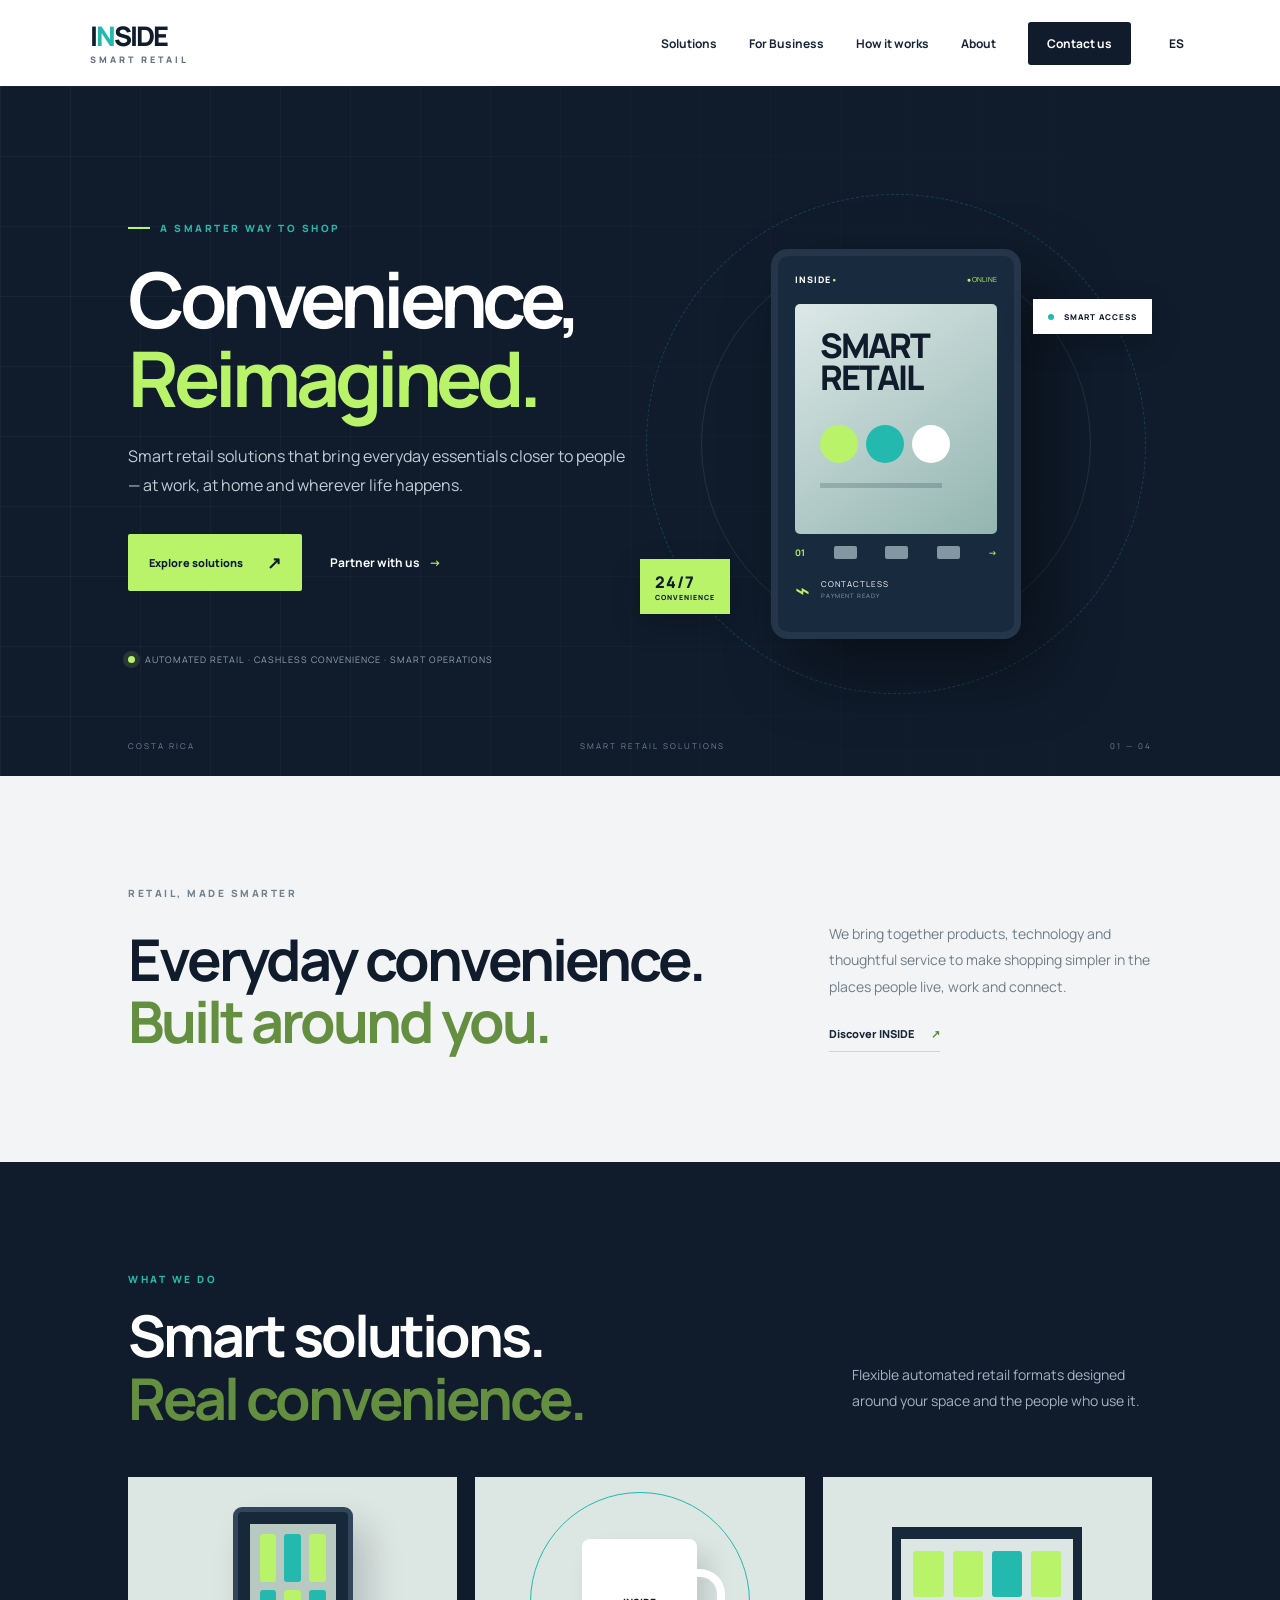
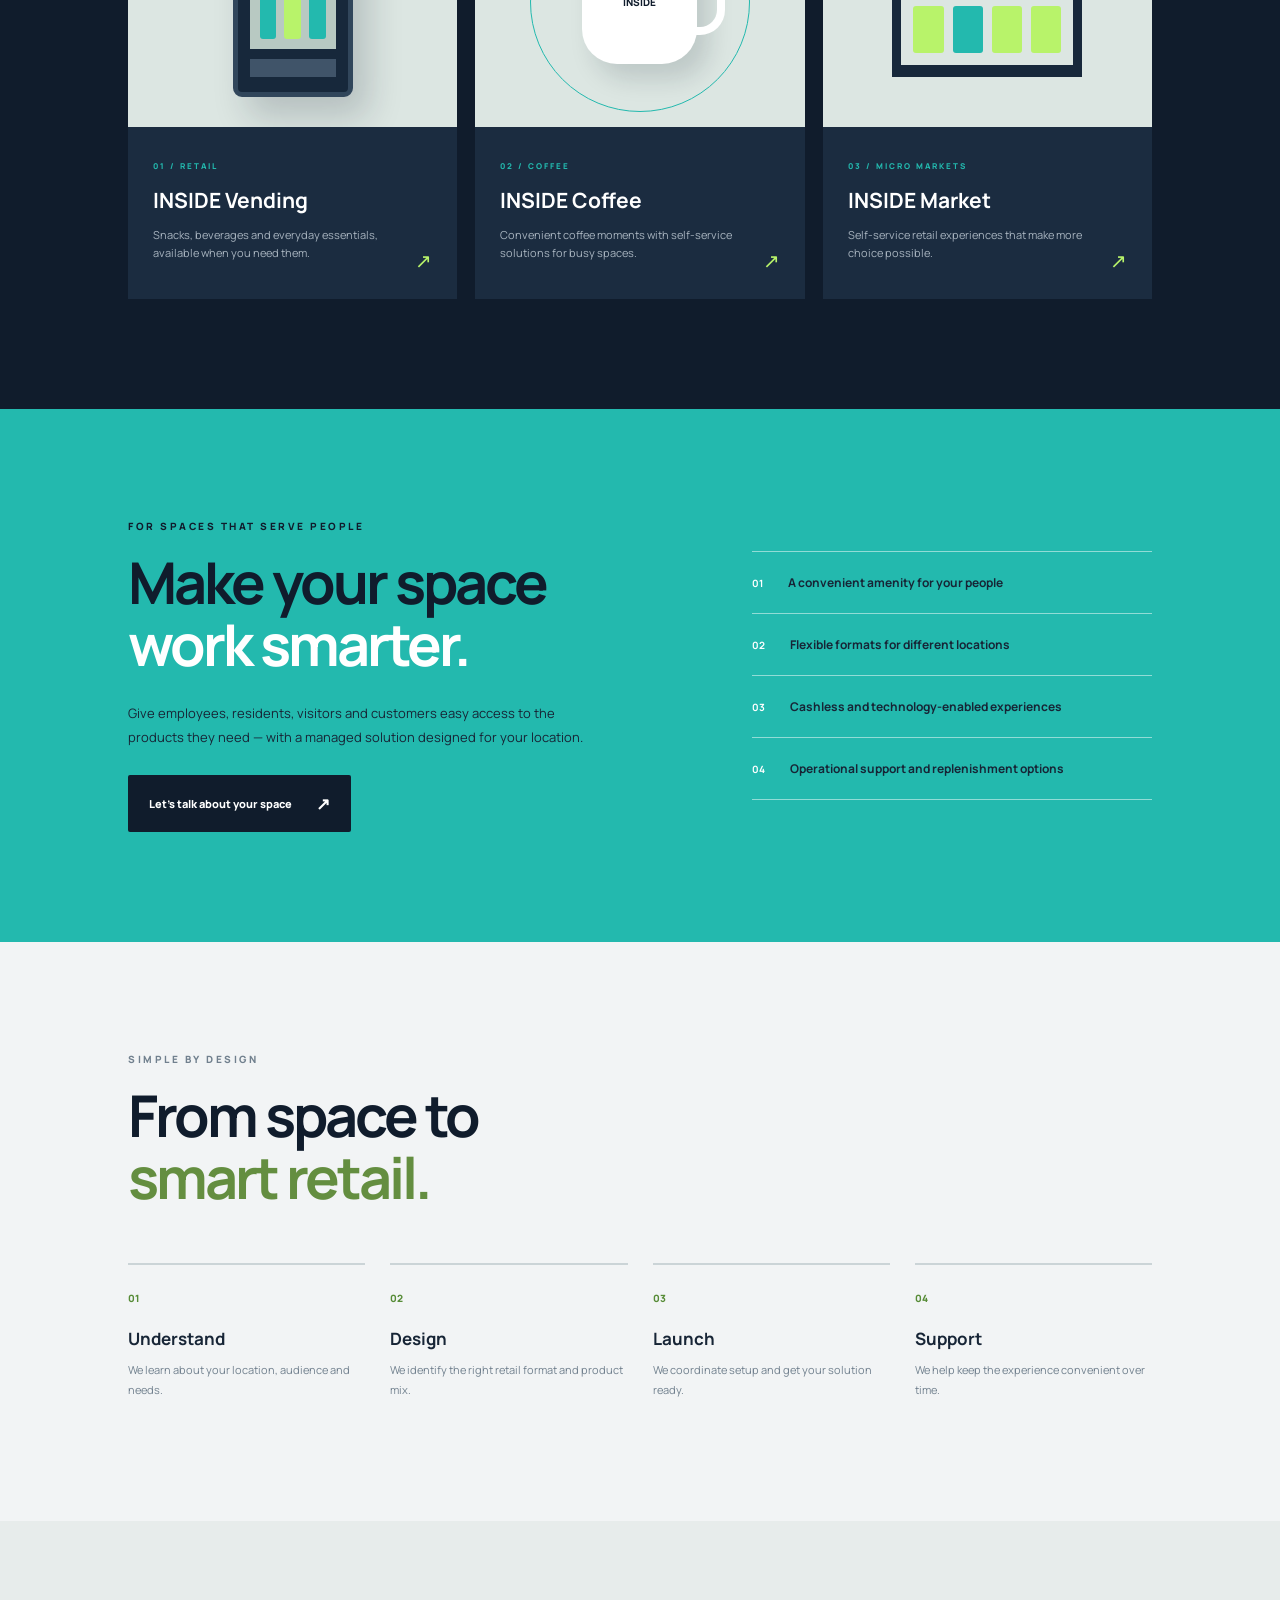
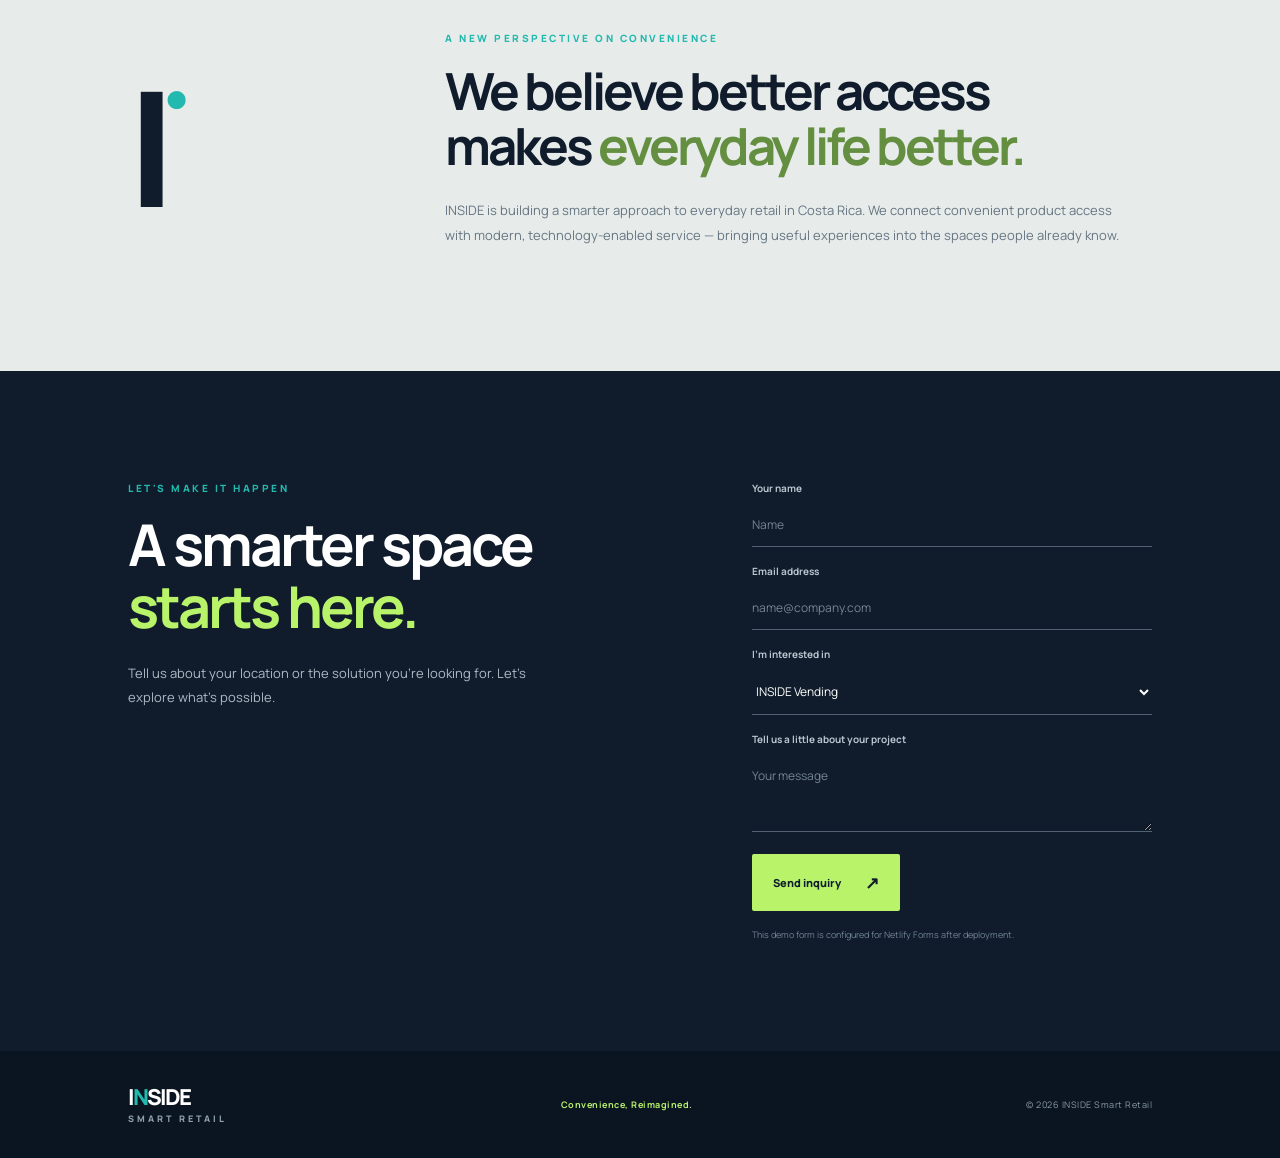
==== index.html @ 00e51212 "Add files via upload" ====
<!doctype html>
<html lang="en">
<head>
  <meta charset="utf-8">
  <meta name="viewport" content="width=device-width, initial-scale=1">
  <meta name="theme-color" content="#101C2C">
  <title>INSIDE Smart Retail | Convenience, Reimagined.</title>
  <meta name="description" content="INSIDE brings smart automated retail solutions to workplaces, communities and everyday spaces in Costa Rica.">
  <link rel="preconnect" href="https://fonts.googleapis.com">
  <link rel="preconnect" href="https://fonts.gstatic.com" crossorigin>
  <link href="https://fonts.googleapis.com/css2?family=Manrope:wght@400;500;600;700;800&display=swap" rel="stylesheet">
  <link rel="stylesheet" href="/styles.css">
</head>
<body>
  <header class="site-header">
    <a class="brand" href="#home" aria-label="INSIDE Smart Retail home">
      <span class="brand-mark">I<span>N</span>SIDE</span>
      <span class="brand-descriptor">SMART RETAIL</span>
    </a>
    <button class="menu-toggle" aria-label="Open menu" aria-expanded="false">☰</button>
    <nav class="nav">
      <a href="#solutions" data-i18n="navSolutions">Solutions</a>
      <a href="#business" data-i18n="navBusiness">For Business</a>
      <a href="#how" data-i18n="navHow">How it works</a>
      <a href="#about" data-i18n="navAbout">About</a>
      <a href="#contact" class="nav-cta" data-i18n="navContact">Contact us</a>
      <button class="lang-switch" type="button" aria-label="Switch language">ES</button>
    </nav>
  </header>

  <main>
    <section class="hero" id="home">
      <div class="hero-grid"></div>
      <div class="hero-copy">
        <p class="eyebrow"><span></span><span data-i18n="eyebrow">A smarter way to shop</span></p>
        <h1 data-i18n="heroTitle">Convenience,<br><em>Reimagined.</em></h1>
        <p class="hero-lead" data-i18n="heroLead">Smart retail solutions that bring everyday essentials closer to people — at work, at home and wherever life happens.</p>
        <div class="hero-actions">
          <a class="button button-lime" href="#solutions" data-i18n="explore">Explore solutions <span>↗</span></a>
          <a class="text-link" href="#contact" data-i18n="partner">Partner with us <span>→</span></a>
        </div>
        <div class="hero-note"><span class="pulse"></span><span data-i18n="heroNote">Automated retail · Cashless convenience · Smart operations</span></div>
      </div>
      <div class="hero-art" aria-label="Abstract illustration of a smart retail kiosk">
        <div class="orbit orbit-one"></div><div class="orbit orbit-two"></div>
        <div class="retail-card">
          <div class="machine-top"><span class="machine-brand">INSIDE<span>•</span></span><span class="machine-status">● ONLINE</span></div>
          <div class="machine-screen">
            <div class="screen-label">SMART<br>RETAIL</div>
            <div class="screen-circles"><i></i><i></i><i></i></div>
            <div class="screen-line"></div>
          </div>
          <div class="product-row"><b>01</b><span></span><span></span><span></span><b>→</b></div>
          <div class="machine-pay"><span class="tap-icon">⌁</span><span>CONTACTLESS<br><small>PAYMENT READY</small></span></div>
        </div>
        <div class="floating-tag tag-top"><span class="tag-dot"></span> SMART ACCESS</div>
        <div class="floating-tag tag-bottom">24/7 <small>CONVENIENCE</small></div>
      </div>
      <div class="hero-bottom"><span>COSTA RICA</span><span>SMART RETAIL SOLUTIONS</span><span>01 — 04</span></div>
    </section>

    <section class="intro section-pad">
      <p class="eyebrow dark-eyebrow" data-i18n="introEyebrow">Retail, made smarter</p>
      <div class="intro-layout">
        <h2 data-i18n="introTitle">Everyday convenience.<br><em>Built around you.</em></h2>
        <div><p data-i18n="introText">We bring together products, technology and thoughtful service to make shopping simpler in the places people live, work and connect.</p><a class="under-link" href="#about" data-i18n="discover">Discover INSIDE <span>↗</span></a></div>
      </div>
    </section>

    <section class="solutions section-pad" id="solutions">
      <div class="section-heading"><div><p class="eyebrow" data-i18n="solutionsEyebrow">What we do</p><h2 data-i18n="solutionsTitle">Smart solutions.<br><em>Real convenience.</em></h2></div><p data-i18n="solutionsText">Flexible automated retail formats designed around your space and the people who use it.</p></div>
      <div class="solution-grid">
        <article class="solution-card card-vending"><div class="solution-visual vending-visual"><div class="mini-machine"><div class="mini-window"><i></i><i></i><i></i><i></i><i></i><i></i></div><div class="mini-slot"></div></div></div><div class="solution-info"><span>01 / RETAIL</span><h3>INSIDE Vending</h3><p data-i18n="vendingText">Snacks, beverages and everyday essentials, available when you need them.</p><a href="#contact" aria-label="Ask about INSIDE Vending">↗</a></div></article>
        <article class="solution-card card-coffee"><div class="solution-visual coffee-visual"><div class="coffee-cup"><span>INSIDE</span></div><div class="coffee-ring"></div></div><div class="solution-info"><span>02 / COFFEE</span><h3>INSIDE Coffee</h3><p data-i18n="coffeeText">Convenient coffee moments with self-service solutions for busy spaces.</p><a href="#contact" aria-label="Ask about INSIDE Coffee">↗</a></div></article>
        <article class="solution-card card-market"><div class="solution-visual market-visual"><div class="market-shelf"><i></i><i></i><i></i><i></i><i></i><i></i><i></i><i></i></div></div><div class="solution-info"><span>03 / MICRO MARKETS</span><h3>INSIDE Market</h3><p data-i18n="marketText">Self-service retail experiences that make more choice possible.</p><a href="#contact" aria-label="Ask about INSIDE Market">↗</a></div></article>
      </div>
    </section>

    <section class="business section-pad" id="business">
      <div class="business-copy"><p class="eyebrow" data-i18n="businessEyebrow">For spaces that serve people</p><h2 data-i18n="businessTitle">Make your space<br><em>work smarter.</em></h2><p data-i18n="businessText">Give employees, residents, visitors and customers easy access to the products they need — with a managed solution designed for your location.</p><a class="button button-lime" href="#contact" data-i18n="talk">Let's talk about your space <span>↗</span></a></div>
      <div class="business-points"><div><b>01</b><span data-i18n="benefit1">A convenient amenity for your people</span></div><div><b>02</b><span data-i18n="benefit2">Flexible formats for different locations</span></div><div><b>03</b><span data-i18n="benefit3">Cashless and technology-enabled experiences</span></div><div><b>04</b><span data-i18n="benefit4">Operational support and replenishment options</span></div></div>
    </section>

    <section class="how section-pad" id="how">
      <p class="eyebrow dark-eyebrow" data-i18n="howEyebrow">Simple by design</p><h2 data-i18n="howTitle">From space to<br><em>smart retail.</em></h2>
      <div class="steps"><article><span>01</span><h3 data-i18n="step1Title">Understand</h3><p data-i18n="step1Text">We learn about your location, audience and needs.</p></article><article><span>02</span><h3 data-i18n="step2Title">Design</h3><p data-i18n="step2Text">We identify the right retail format and product mix.</p></article><article><span>03</span><h3 data-i18n="step3Title">Launch</h3><p data-i18n="step3Text">We coordinate setup and get your solution ready.</p></article><article><span>04</span><h3 data-i18n="step4Title">Support</h3><p data-i18n="step4Text">We help keep the experience convenient over time.</p></article></div>
    </section>

    <section class="about section-pad" id="about"><div class="about-symbol">I<span>•</span></div><div><p class="eyebrow" data-i18n="aboutEyebrow">A new perspective on convenience</p><h2 data-i18n="aboutTitle">We believe better access<br>makes <em>everyday life better.</em></h2><p data-i18n="aboutText">INSIDE is building a smarter approach to everyday retail in Costa Rica. We connect convenient product access with modern, technology-enabled service — bringing useful experiences into the spaces people already know.</p></div></section>

    <section class="contact section-pad" id="contact"><div><p class="eyebrow" data-i18n="contactEyebrow">Let's make it happen</p><h2 data-i18n="contactTitle">A smarter space<br><em>starts here.</em></h2><p data-i18n="contactText">Tell us about your location or the solution you're looking for. Let's explore what's possible.</p></div><form name="inside-contact" method="POST" data-netlify="true" netlify-honeypot="bot-field"><input type="hidden" name="form-name" value="inside-contact"><p class="hidden"><label>Do not fill this out: <input name="bot-field"></label></p><label><span data-i18n="formName">Your name</span><input name="name" required placeholder="Name"></label><label><span data-i18n="formEmail">Email address</span><input name="email" type="email" required placeholder="name@company.com"></label><label><span data-i18n="formType">I'm interested in</span><select name="interest"><option value="Vending">INSIDE Vending</option><option value="Coffee">INSIDE Coffee</option><option value="Market">INSIDE Market</option><option value="Partnership">Business partnership</option></select></label><label><span data-i18n="formMessage">Tell us a little about your project</span><textarea name="message" rows="3" placeholder="Your message"></textarea></label><button class="button button-lime" type="submit" data-i18n="send">Send inquiry <span>↗</span></button><small class="form-note" data-i18n="formNote">This demo form is configured for Netlify Forms after deployment.</small></form></section>
  </main>

  <footer><a class="brand footer-brand" href="#home"><span class="brand-mark">I<span>N</span>SIDE</span><span class="brand-descriptor">SMART RETAIL</span></a><p data-i18n="footerLine">Convenience, Reimagined.</p><span>© <span id="year"></span> INSIDE Smart Retail</span></footer>
  <script src="/script.js"></script>
</body>
</html>
---- styles.css ----
:root{--midnight:#101C2C;--lime:#B8F36A;--teal:#23B9AE;--cloud:#F2F4F5;--ink:#172536;--muted:#7C8995;--white:#fff;--font:"Manrope",Arial,sans-serif}*{box-sizing:border-box}html{scroll-behavior:smooth}body{margin:0;font-family:var(--font);color:var(--ink);background:var(--cloud)}a{color:inherit;text-decoration:none}.site-header{height:86px;padding:0 7vw;display:flex;align-items:center;justify-content:space-between;background:#fff;position:sticky;top:0;z-index:20}.brand{display:flex;flex-direction:column;line-height:1}.brand-mark{font-size:27px;font-weight:800;letter-spacing:-2px;color:var(--midnight)}.brand-mark span{color:var(--teal)}.brand-descriptor{font-size:9px;font-weight:800;letter-spacing:3px;margin-top:6px;color:#617080}.nav{display:flex;align-items:center;gap:32px;font-size:12px;font-weight:700}.nav a{transition:color .2s}.nav a:hover{color:#578c37}.nav-cta{padding:13px 19px;background:var(--midnight);color:#fff!important;border-radius:3px}.lang-switch{border:0;background:none;font:700 12px var(--font);cursor:pointer;color:var(--midnight)}.menu-toggle{display:none}.hero{min-height:690px;background:var(--midnight);color:#fff;position:relative;overflow:hidden;padding:110px 10vw 85px;display:grid;grid-template-columns:1fr 1fr;align-items:center}.hero-grid{position:absolute;inset:0;background-image:linear-gradient(rgba(255,255,255,.035) 1px,transparent 1px),linear-gradient(90deg,rgba(255,255,255,.035) 1px,transparent 1px);background-size:70px 70px;mask-image:linear-gradient(90deg,black,transparent)}.hero-copy,.hero-art{position:relative;z-index:1}.eyebrow{text-transform:uppercase;letter-spacing:2.5px;font-size:10px;font-weight:800;color:var(--teal);display:flex;align-items:center;gap:10px}.eyebrow span:first-child{width:22px;height:2px;background:var(--lime)}h1,h2,h3,p{margin-top:0}h1{font-size:clamp(52px,6vw,88px);line-height:1.02;letter-spacing:-5px;margin:25px 0}h1 em,h2 em{font-style:normal;color:var(--lime)}.hero-lead{max-width:500px;color:#C0CBD4;font-size:16px;line-height:1.8}.hero-actions{display:flex;align-items:center;gap:28px;margin-top:34px}.button{display:inline-flex;align-items:center;justify-content:center;gap:24px;border:0;padding:17px 21px;font:800 11px var(--font);cursor:pointer;border-radius:2px}.button-lime{background:var(--lime);color:var(--midnight)}.button span{font-size:17px}.text-link{font-size:12px;font-weight:700;color:#fff}.text-link span{color:var(--lime);margin-left:7px}.hero-note{margin-top:62px;color:#94A3B0;font-size:9px;letter-spacing:1px;text-transform:uppercase}.pulse{display:inline-block;width:7px;height:7px;border-radius:50%;background:var(--lime);margin-right:10px;box-shadow:0 0 0 5px #b8f36a20}.hero-art{height:440px;display:flex;align-items:center;justify-content:center}.orbit{position:absolute;border:1px solid #ffffff17;border-radius:50%;width:390px;height:390px}.orbit-two{width:500px;height:500px;border-style:dashed;border-color:#23b9ae40}.retail-card{width:250px;height:390px;border:7px solid #25364A;border-radius:17px;background:#182A3E;box-shadow:25px 30px 70px #0007;z-index:2;padding:17px}.machine-top{display:flex;justify-content:space-between;align-items:center;font-size:9px;color:#fff}.machine-brand{font-weight:800;letter-spacing:1px}.machine-brand span{color:var(--lime)}.machine-status{font-size:7px;color:var(--lime)}.machine-screen{height:230px;margin-top:18px;border-radius:5px;background:linear-gradient(145deg,#dce8e7,#93b5b0);color:var(--midnight);padding:25px;position:relative;overflow:hidden}.screen-label{font-size:34px;font-weight:800;line-height:.95;letter-spacing:-2px}.screen-circles{display:flex;gap:8px;margin-top:32px}.screen-circles i{width:38px;height:38px;border-radius:50%;background:var(--lime)}.screen-circles i:nth-child(2){background:var(--teal)}.screen-circles i:nth-child(3){background:#fff}.screen-line{height:5px;width:80%;background:#101c2c30;margin-top:20px}.product-row{height:38px;display:flex;align-items:center;justify-content:space-between;color:#b8f36a;font-size:9px}.product-row span{width:23px;height:13px;background:#8297a1;border-radius:2px}.machine-pay{display:flex;align-items:center;gap:10px;color:#fff;font-size:8px;letter-spacing:1px}.machine-pay small{color:#8fa0ad;font-size:6px}.tap-icon{font-size:25px;color:var(--lime)}.floating-tag{position:absolute;z-index:3;background:#fff;color:var(--midnight);padding:12px 15px;font-size:8px;font-weight:800;letter-spacing:1px;box-shadow:0 10px 30px #0003}.tag-top{top:75px;right:0}.tag-dot{display:inline-block;width:6px;height:6px;background:var(--teal);border-radius:50%;margin-right:7px}.tag-bottom{bottom:50px;left:0;background:var(--lime);font-size:16px}.tag-bottom small{display:block;font-size:7px;letter-spacing:1px}.hero-bottom{position:absolute;bottom:25px;left:10vw;right:10vw;display:flex;justify-content:space-between;color:#718294;font-size:8px;letter-spacing:2px}.section-pad{padding:110px 10vw}.intro{background:var(--cloud)}.dark-eyebrow{color:#71808e}.intro-layout{display:grid;grid-template-columns:1.3fr .7fr;gap:10%;align-items:end}.intro h2,.section-heading h2,.business h2,.how h2,.about h2,.contact h2{font-size:clamp(38px,4.5vw,60px);letter-spacing:-3px;line-height:1.08;margin:18px 0 0;color:var(--midnight)}.intro h2 em,.section-heading h2 em,.how h2 em,.about h2 em{color:#648e40}.intro-layout p,.section-heading>p{font-size:14px;line-height:1.9;color:#6f7d89}.under-link{font-size:11px;font-weight:800;border-bottom:1px solid #b8f36a;padding-bottom:10px;display:inline-block;margin-top:12px}.under-link span{color:#578c37;margin-left:15px}.solutions{background:var(--midnight);color:#fff}.section-heading{display:flex;justify-content:space-between;align-items:end;margin-bottom:48px}.section-heading h2{color:#fff}.section-heading>p{max-width:300px;color:#a6b2bd}.solution-grid{display:grid;grid-template-columns:repeat(3,1fr);gap:18px}.solution-card{background:#1B2C40;min-width:0}.solution-visual{height:250px;display:flex;align-items:center;justify-content:center;position:relative;overflow:hidden}.vending-visual{background:#DCE6E2}.mini-machine{width:120px;height:190px;border-radius:9px;background:#17283b;border:5px solid #31465b;padding:12px;box-shadow:15px 20px 35px #101c2c30}.mini-window{height:125px;background:#b8c9c2;display:grid;grid-template-columns:repeat(3,1fr);gap:8px;padding:10px}.mini-window i{background:var(--lime);border-radius:3px}.mini-window i:nth-child(2n){background:#23b9ae}.mini-slot{height:18px;background:#405469;margin-top:10px}.coffee-visual{background:#DCE6E2}.coffee-cup{height:125px;width:115px;background:#fff;border-radius:8px 8px 35px 35px;z-index:1;display:flex;align-items:center;justify-content:center;color:var(--midnight);font-size:10px;font-weight:800;box-shadow:12px 15px 25px #101c2c25}.coffee-cup:before{content:"";position:absolute;width:32px;height:50px;border:8px solid #fff;border-left:0;border-radius:0 25px 25px 0;transform:translate(65px,0)}.coffee-ring{position:absolute;width:220px;height:220px;border:1px solid #23b9ae;border-radius:50%}.market-visual{background:#DCE6E2}.market-shelf{width:190px;height:150px;border:9px solid #17283b;border-top-width:12px;border-bottom-width:12px;display:grid;grid-template-columns:repeat(4,1fr);gap:9px;padding:12px}.market-shelf i{background:var(--lime);border-radius:3px}.market-shelf i:nth-child(3n){background:#23b9ae}.solution-info{padding:25px;position:relative}.solution-info>span{font-size:8px;color:var(--teal);letter-spacing:2px;font-weight:800}.solution-info h3{font-size:21px;margin:12px 0}.solution-info p{font-size:11px;color:#a8b4bf;line-height:1.7;max-width:85%}.solution-info>a{position:absolute;right:25px;bottom:25px;color:var(--lime);font-size:20px}.business{background:var(--teal);display:grid;grid-template-columns:1fr .8fr;gap:12%;align-items:center}.business .eyebrow{color:var(--midnight)}.business h2{color:var(--midnight)}.business h2 em{color:#fff}.business-copy>p:not(.eyebrow){font-size:13px;line-height:1.9;max-width:470px;margin:25px 0}.business .button{background:var(--midnight);color:#fff}.business-points{border-top:1px solid #ffffff80}.business-points div{display:flex;gap:25px;padding:22px 0;border-bottom:1px solid #ffffff80;font-size:12px;font-weight:700;align-items:center}.business-points b{font-size:10px;color:#fff}.how{background:var(--cloud)}.steps{display:grid;grid-template-columns:repeat(4,1fr);gap:25px;margin-top:55px}.steps article{border-top:2px solid #cbd4d7;padding-top:20px}.steps article>span{color:#578c37;font-size:10px;font-weight:800}.steps h3{font-size:17px;margin:20px 0 10px}.steps p{font-size:11px;line-height:1.8;color:#71808e}.about{background:#E7ECEB;display:grid;grid-template-columns:.5fr 1.5fr;gap:8%;align-items:center}.about-symbol{font-size:160px;line-height:1;font-weight:800;letter-spacing:-20px;color:var(--midnight);position:relative}.about-symbol span{color:var(--teal);font-size:60px;vertical-align:top}.about h2{font-size:clamp(32px,4vw,52px)}.about>div:last-child>p:last-child{max-width:690px;font-size:13px;line-height:1.9;color:#667581;margin-top:25px}.contact{background:var(--midnight);color:#fff;display:grid;grid-template-columns:1fr .8fr;gap:12%;align-items:start}.contact h2{color:#fff}.contact>div>p:last-child{max-width:420px;color:#aebac4;font-size:13px;line-height:1.8;margin-top:25px}.contact form{display:grid;gap:17px}.contact label{display:grid;gap:8px;font-size:10px;color:#b9c4ce;font-weight:700}.contact input,.contact textarea,.contact select{width:100%;padding:13px 0;background:transparent;border:0;border-bottom:1px solid #536273;color:#fff;font:12px var(--font);outline:none;border-radius:0}.contact select option{color:#101c2c}.contact input:focus,.contact textarea:focus{border-color:var(--lime)}.contact input::placeholder,.contact textarea::placeholder{color:#748493}.contact form .button{justify-self:start;margin-top:5px}.form-note{color:#718294;font-size:9px}.hidden{display:none}footer{padding:35px 10vw;background:#0B1521;color:#8b9aa7;display:flex;align-items:center;justify-content:space-between;font-size:9px;letter-spacing:.5px}.footer-brand .brand-mark{color:#fff;font-size:22px}.footer-brand .brand-descriptor{color:#91a0ad}footer p{margin:0;color:#b8f36a;font-weight:700}.menu-toggle{background:none;border:0;color:var(--midnight);font-size:22px}@media(max-width:900px){.site-header{padding:0 6vw}.nav{gap:17px}.hero{padding:90px 7vw 80px;grid-template-columns:1fr 1fr}.hero-art{transform:scale(.85)}.section-pad{padding:85px 7vw}.hero-bottom{left:7vw;right:7vw}.solution-grid{gap:10px}.solution-info{padding:18px}.business{gap:7%}}@media(max-width:680px){.site-header{height:74px}.menu-toggle{display:block}.nav{display:none;position:absolute;top:74px;left:0;right:0;background:#fff;padding:25px 7vw 30px;flex-direction:column;align-items:stretch;gap:22px}.nav.open{display:flex}.nav-cta{text-align:center}.lang-switch{align-self:flex-start}.hero{display:block;padding:75px 7vw 80px;min-height:0}.hero h1{font-size:58px;letter-spacing:-3px}.hero-art{height:380px;margin-top:35px;transform:scale(.82)}.hero-note{margin-top:38px;line-height:2}.hero-bottom{font-size:6px;letter-spacing:1px}.section-pad{padding:75px 7vw}.intro-layout,.business,.contact,.about{grid-template-columns:1fr;gap:35px}.intro-layout{margin-top:20px}.section-heading{display:block}.section-heading>p{margin-top:20px}.solution-grid{grid-template-columns:1fr}.solution-visual{height:230px}.steps{grid-template-columns:1fr 1fr;gap:30px 18px}.about-symbol{font-size:110px}.contact form{margin-top:15px}footer{padding:30px 7vw;flex-wrap:wrap;gap:18px}footer p{order:3;width:100%}}
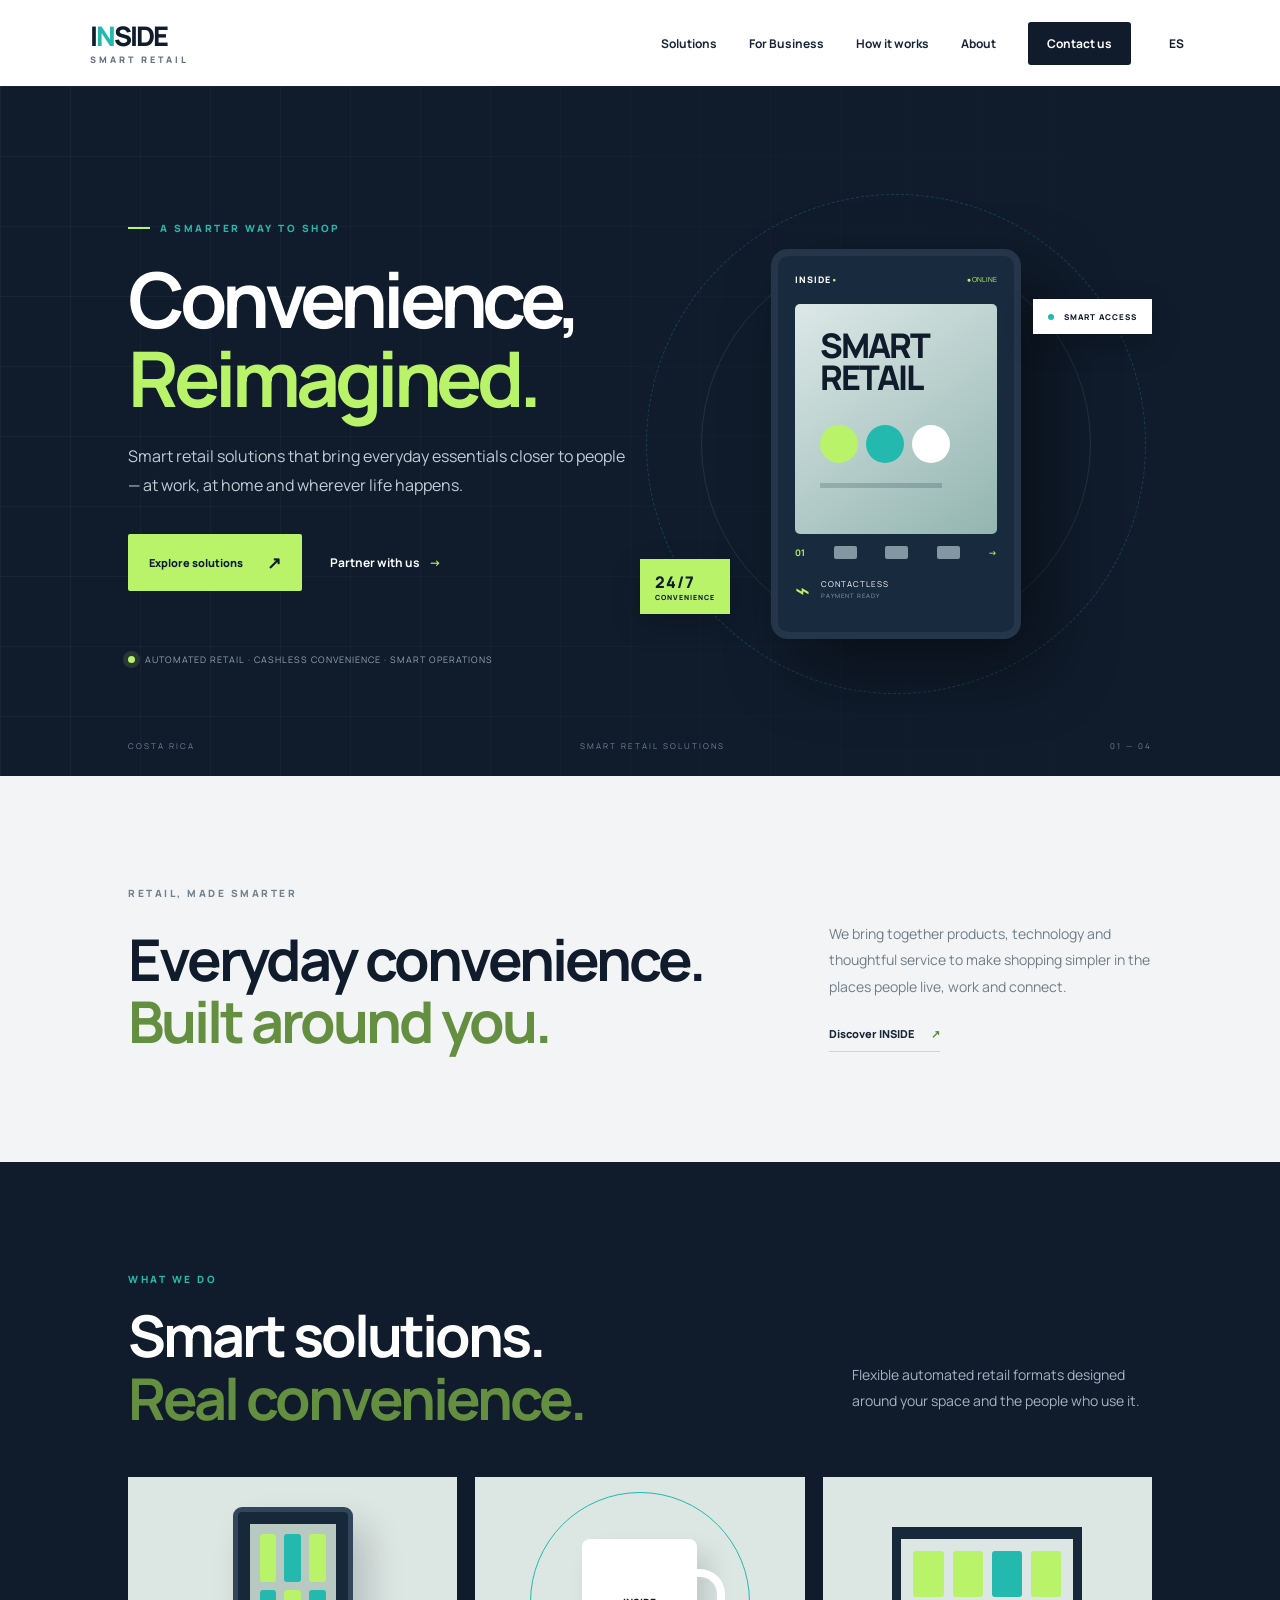
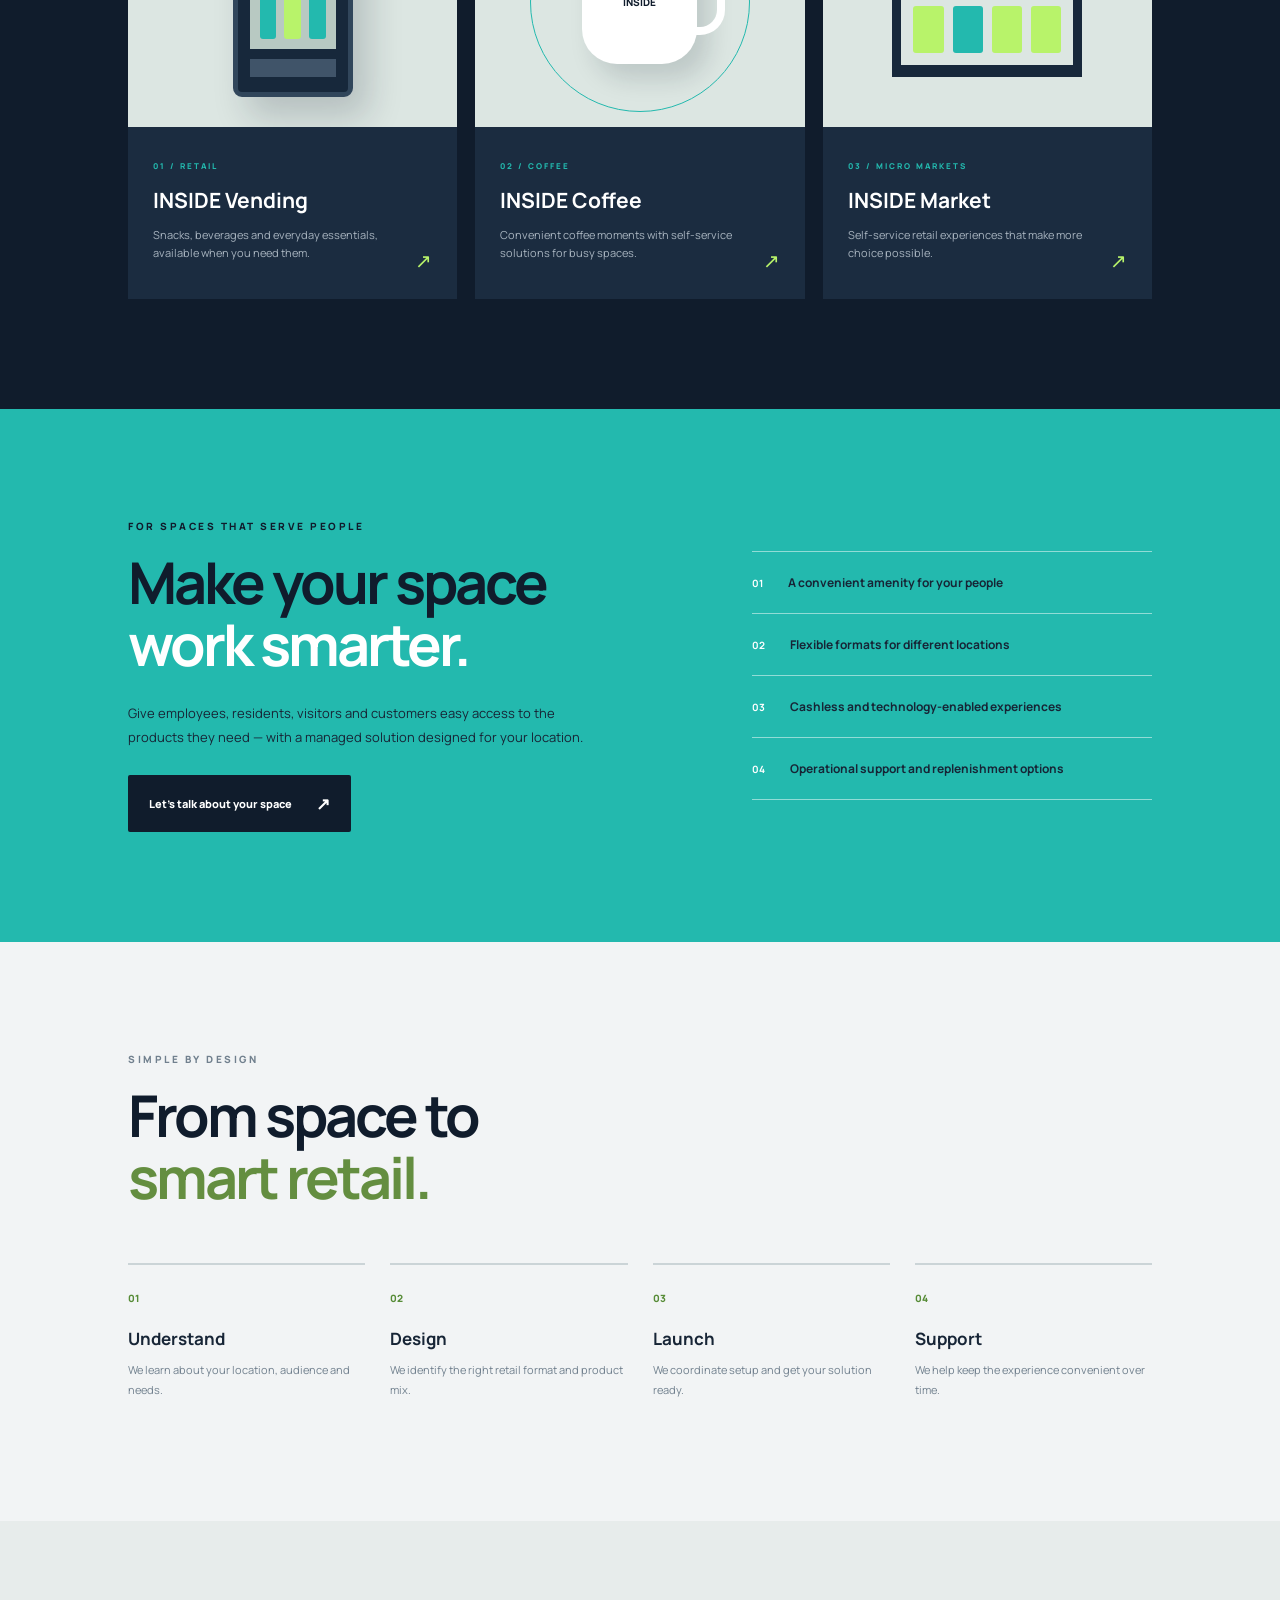
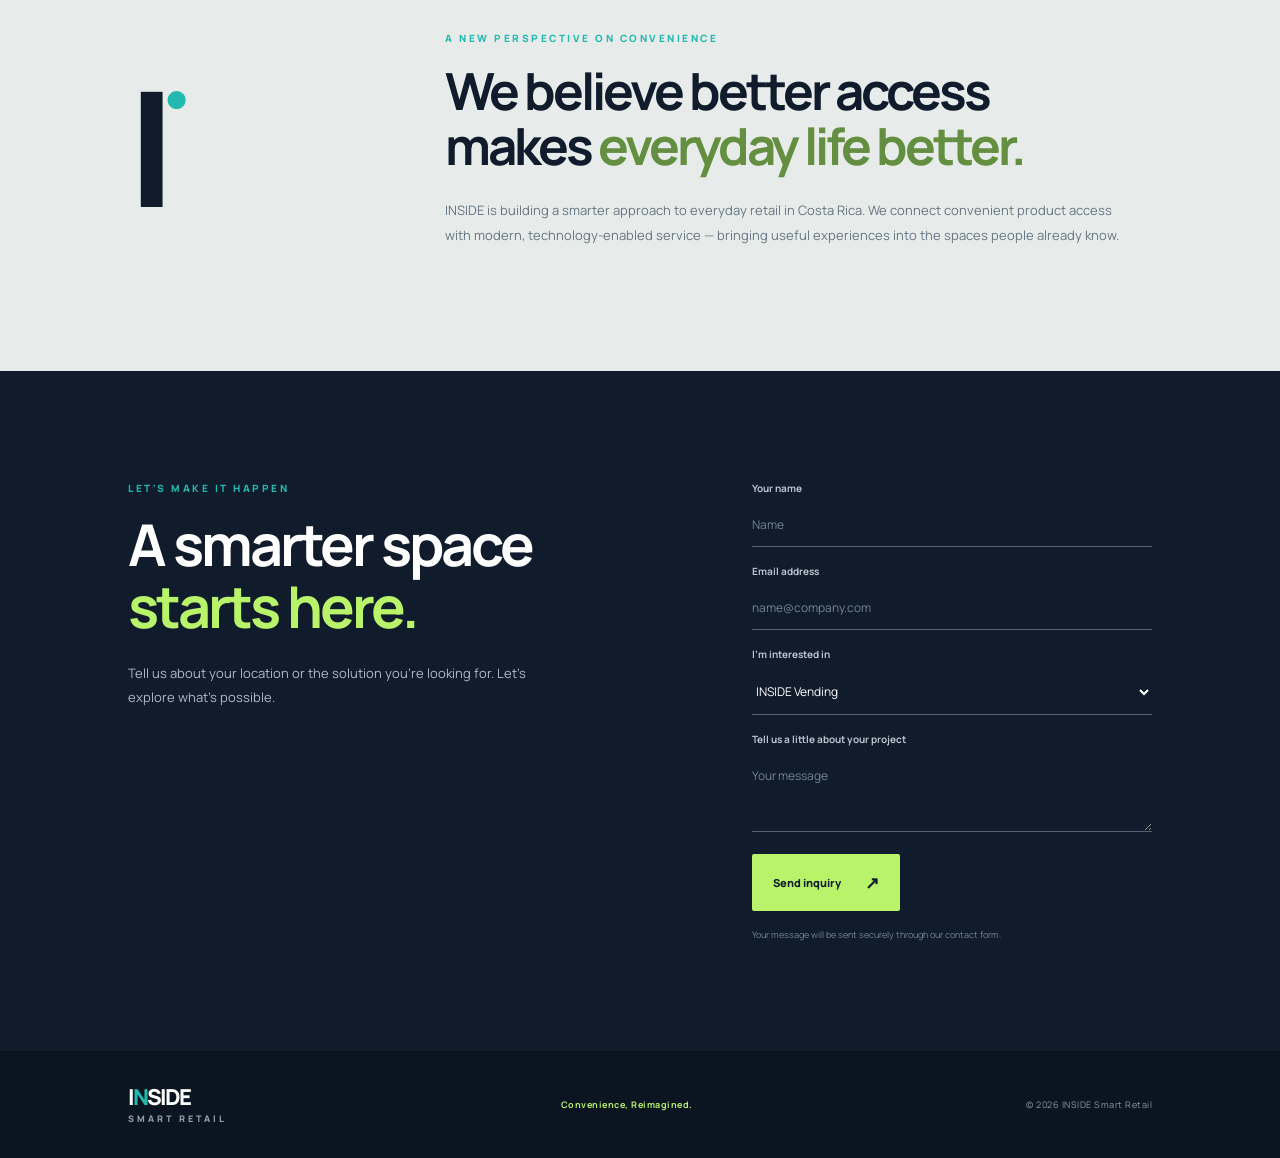
==== commit d7b23342: "Add files via upload" ====
--- a/index.html
+++ b/index.html
@@ -88,7 +88,7 @@
 
     <section class="about section-pad" id="about"><div class="about-symbol">I<span>•</span></div><div><p class="eyebrow" data-i18n="aboutEyebrow">A new perspective on convenience</p><h2 data-i18n="aboutTitle">We believe better access<br>makes <em>everyday life better.</em></h2><p data-i18n="aboutText">INSIDE is building a smarter approach to everyday retail in Costa Rica. We connect convenient product access with modern, technology-enabled service — bringing useful experiences into the spaces people already know.</p></div></section>
 
-    <section class="contact section-pad" id="contact"><div><p class="eyebrow" data-i18n="contactEyebrow">Let's make it happen</p><h2 data-i18n="contactTitle">A smarter space<br><em>starts here.</em></h2><p data-i18n="contactText">Tell us about your location or the solution you're looking for. Let's explore what's possible.</p></div><form name="inside-contact" method="POST" data-netlify="true" netlify-honeypot="bot-field"><input type="hidden" name="form-name" value="inside-contact"><p class="hidden"><label>Do not fill this out: <input name="bot-field"></label></p><label><span data-i18n="formName">Your name</span><input name="name" required placeholder="Name"></label><label><span data-i18n="formEmail">Email address</span><input name="email" type="email" required placeholder="name@company.com"></label><label><span data-i18n="formType">I'm interested in</span><select name="interest"><option value="Vending">INSIDE Vending</option><option value="Coffee">INSIDE Coffee</option><option value="Market">INSIDE Market</option><option value="Partnership">Business partnership</option></select></label><label><span data-i18n="formMessage">Tell us a little about your project</span><textarea name="message" rows="3" placeholder="Your message"></textarea></label><button class="button button-lime" type="submit" data-i18n="send">Send inquiry <span>↗</span></button><small class="form-note" data-i18n="formNote">This demo form is configured for Netlify Forms after deployment.</small></form></section>
+    <section class="contact section-pad" id="contact"><div><p class="eyebrow" data-i18n="contactEyebrow">Let's make it happen</p><h2 data-i18n="contactTitle">A smarter space<br><em>starts here.</em></h2><p data-i18n="contactText">Tell us about your location or the solution you're looking for. Let's explore what's possible.</p></div><form name="inside-contact" method="POST" action="/success.html" data-netlify="true" netlify-honeypot="bot-field"><input type="hidden" name="form-name" value="inside-contact"><p class="hidden"><label>Do not fill this out: <input name="bot-field"></label></p><label><span data-i18n="formName">Your name</span><input name="name" required placeholder="Name"></label><label><span data-i18n="formEmail">Email address</span><input name="email" type="email" required placeholder="name@company.com"></label><label><span data-i18n="formType">I'm interested in</span><select name="interest"><option value="Vending">INSIDE Vending</option><option value="Coffee">INSIDE Coffee</option><option value="Market">INSIDE Market</option><option value="Partnership">Business partnership</option></select></label><label><span data-i18n="formMessage">Tell us a little about your project</span><textarea name="message" rows="3" placeholder="Your message"></textarea></label><button class="button button-lime" type="submit" data-i18n="send">Send inquiry <span>↗</span></button><small class="form-note" data-i18n="formNote">Your message will be sent securely through our contact form.</small></form></section>
   </main>
 
   <footer><a class="brand footer-brand" href="#home"><span class="brand-mark">I<span>N</span>SIDE</span><span class="brand-descriptor">SMART RETAIL</span></a><p data-i18n="footerLine">Convenience, Reimagined.</p><span>© <span id="year"></span> INSIDE Smart Retail</span></footer>
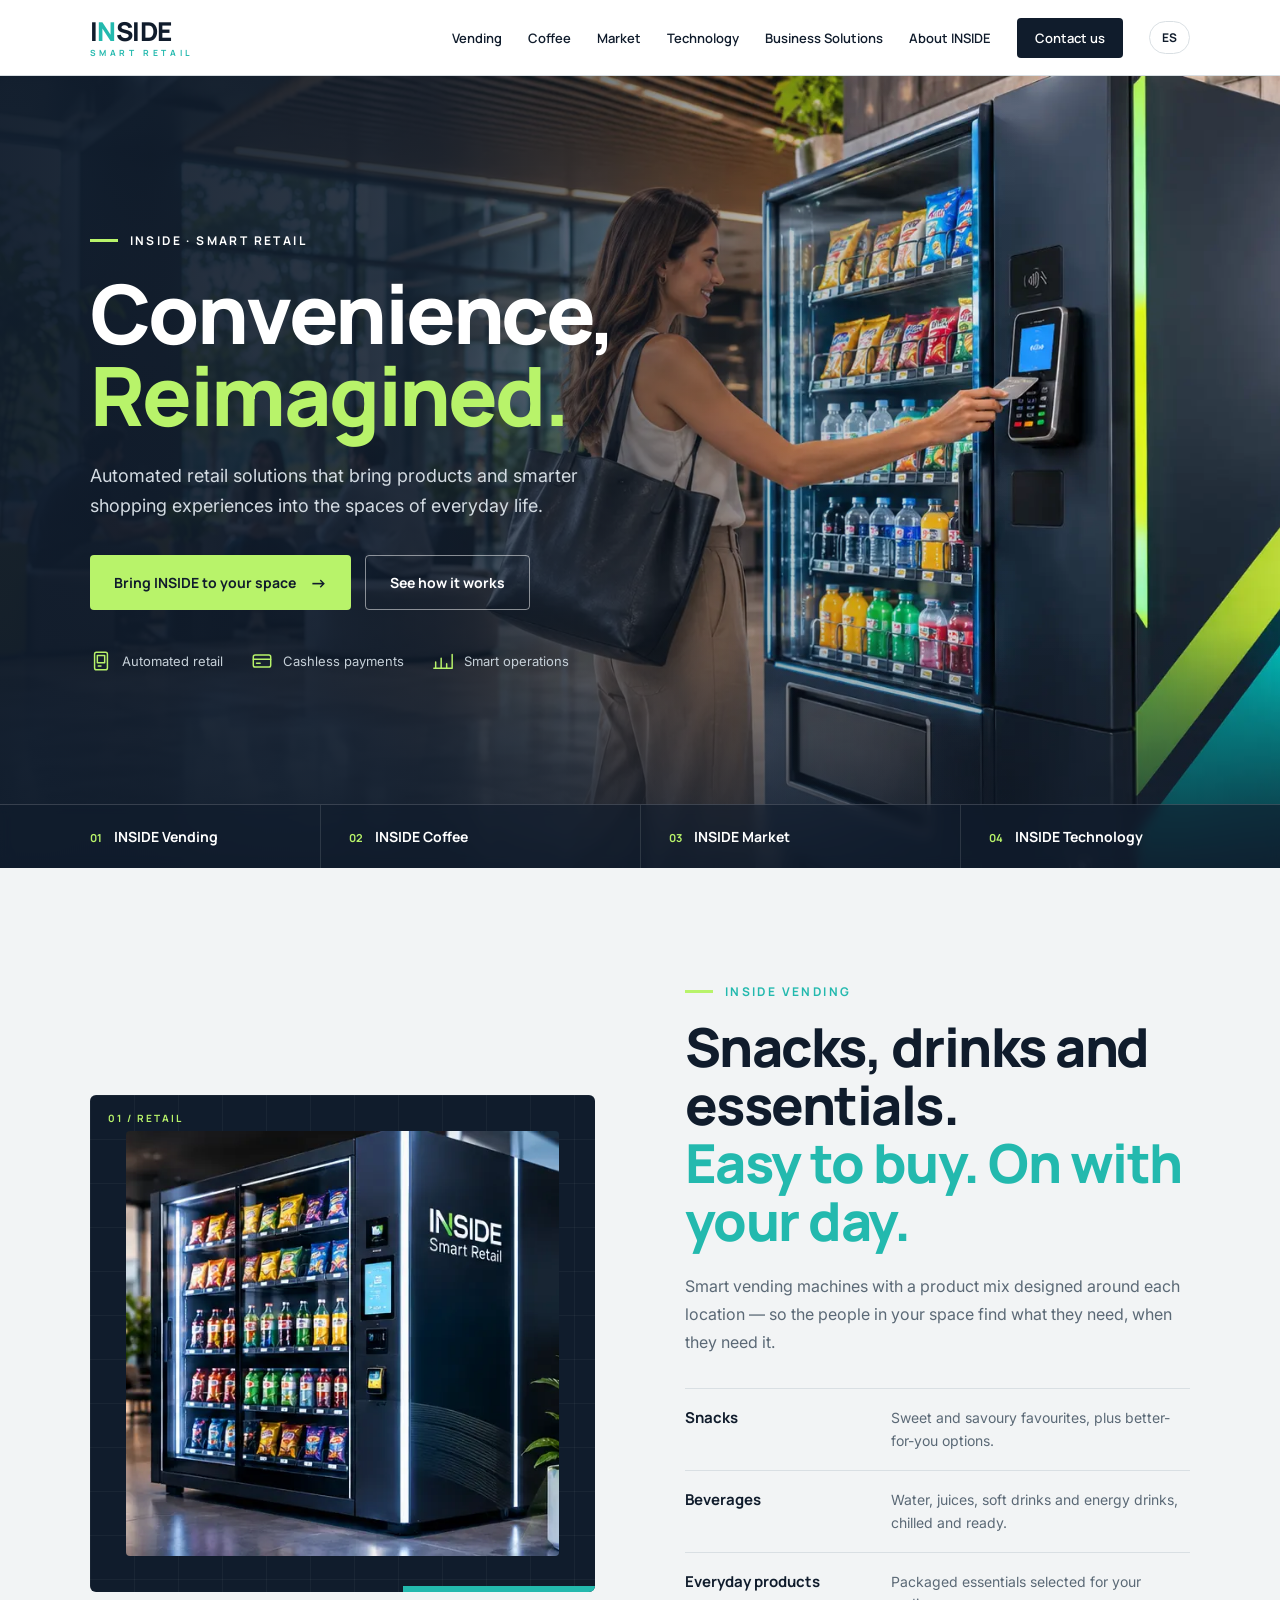
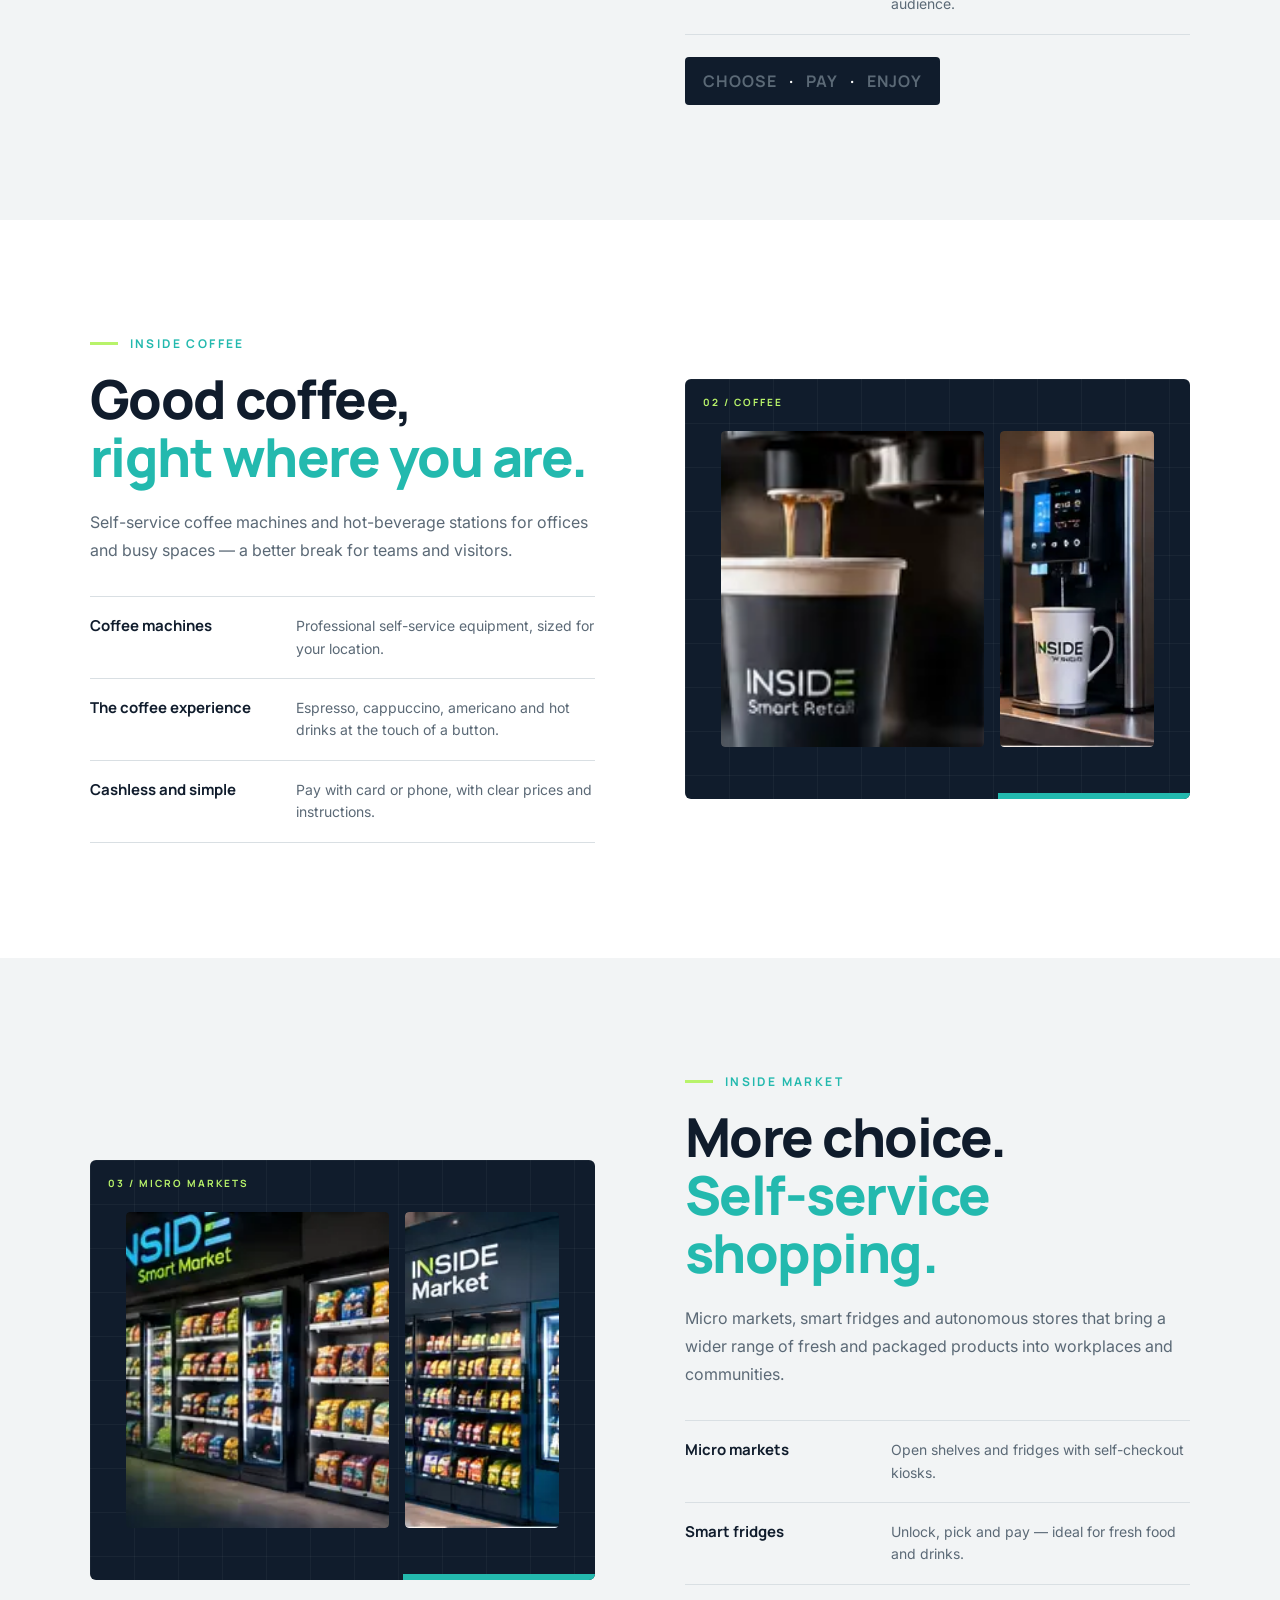
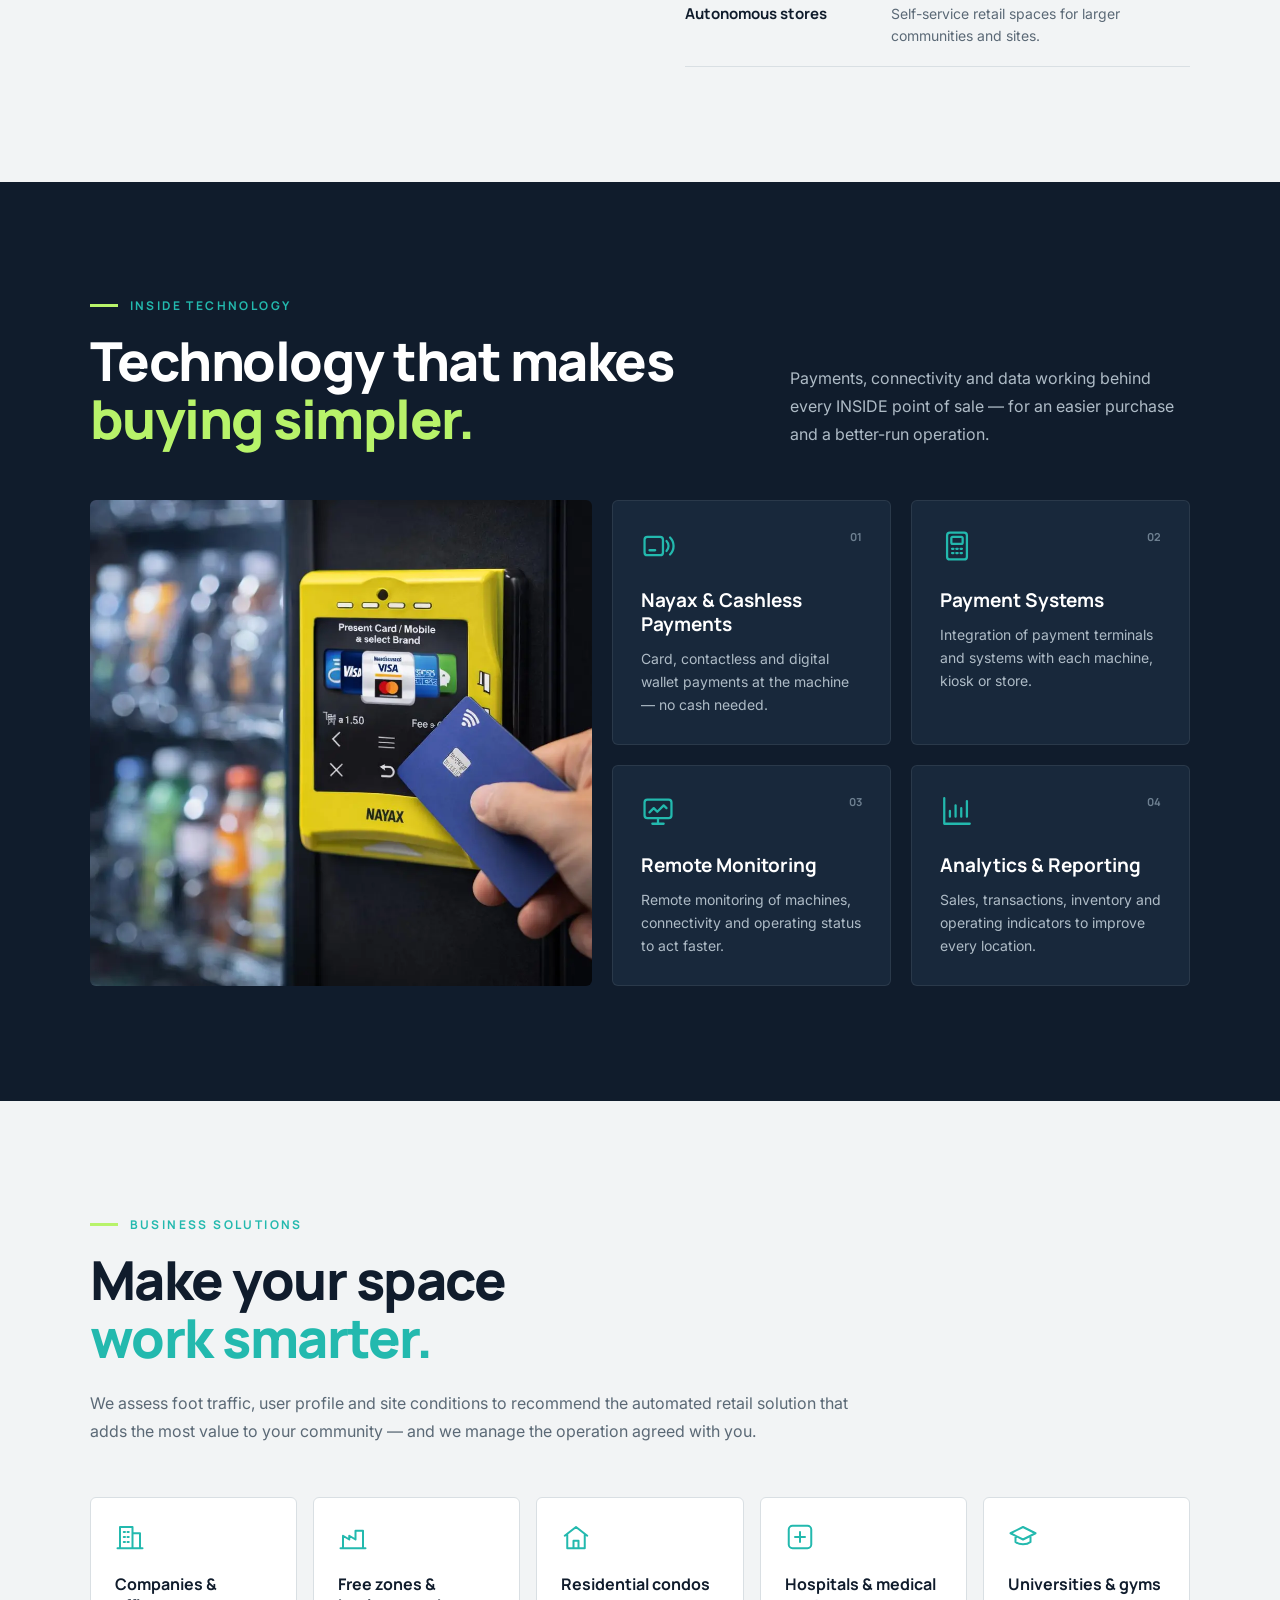
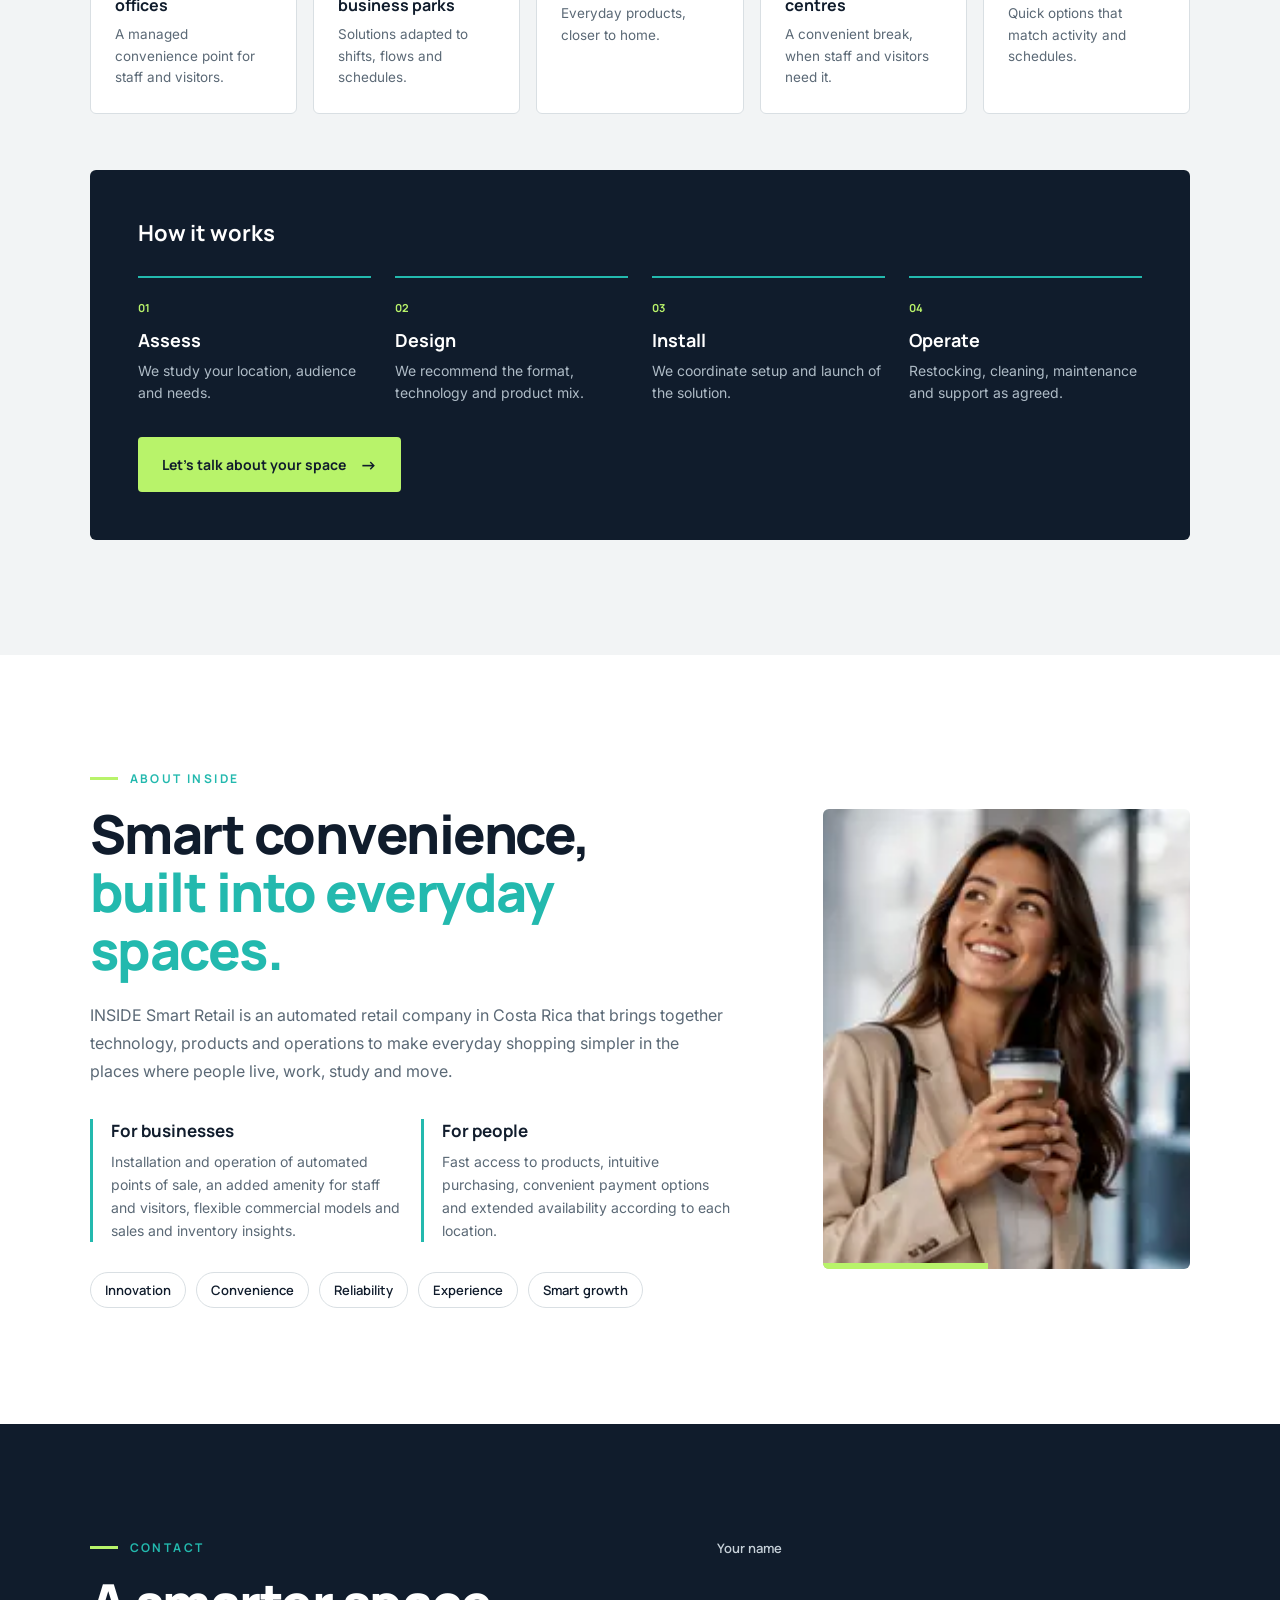
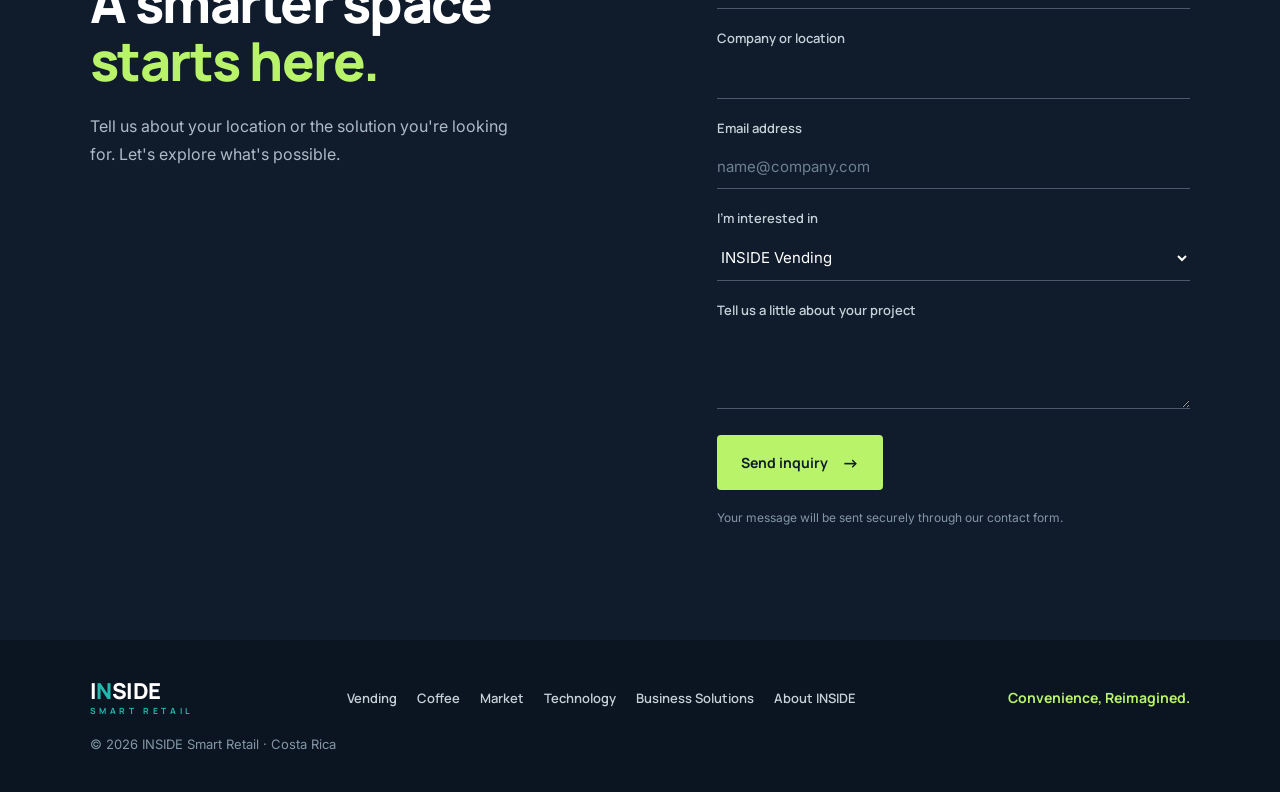
==== commit 32c6b969: "Launch INSIDE Smart Retail site with seven-section structure, brand book styling and Technology sect" ====
--- a/index.html
+++ b/index.html
@@ -5,10 +5,15 @@
   <meta name="viewport" content="width=device-width, initial-scale=1">
   <meta name="theme-color" content="#101C2C">
   <title>INSIDE Smart Retail | Convenience, Reimagined.</title>
-  <meta name="description" content="INSIDE brings smart automated retail solutions to workplaces, communities and everyday spaces in Costa Rica.">
+  <meta name="description" content="INSIDE Smart Retail brings automated retail — vending, coffee, micro markets and payment technology — to workplaces and everyday spaces in Costa Rica.">
+  <meta property="og:title" content="INSIDE Smart Retail | Convenience, Reimagined.">
+  <meta property="og:description" content="Smart retail for everyday spaces in Costa Rica.">
+  <meta property="og:image" content="/images/hero-inside-vending.webp">
+  <link rel="icon" href="/favicon.svg" type="image/svg+xml">
   <link rel="preconnect" href="https://fonts.googleapis.com">
   <link rel="preconnect" href="https://fonts.gstatic.com" crossorigin>
-  <link href="https://fonts.googleapis.com/css2?family=Manrope:wght@400;500;600;700;800&display=swap" rel="stylesheet">
+  <link href="https://fonts.googleapis.com/css2?family=Inter:wght@400;500;600&family=Manrope:wght@600;700;800&display=swap" rel="stylesheet">
+  <link rel="preload" as="image" href="/images/hero-inside-vending.webp">
   <link rel="stylesheet" href="/styles.css">
 </head>
 <body>
@@ -18,80 +23,219 @@
       <span class="brand-descriptor">SMART RETAIL</span>
     </a>
     <button class="menu-toggle" aria-label="Open menu" aria-expanded="false">☰</button>
-    <nav class="nav">
-      <a href="#solutions" data-i18n="navSolutions">Solutions</a>
-      <a href="#business" data-i18n="navBusiness">For Business</a>
-      <a href="#how" data-i18n="navHow">How it works</a>
-      <a href="#about" data-i18n="navAbout">About</a>
+    <nav class="nav" aria-label="Main">
+      <a href="#vending">Vending</a>
+      <a href="#coffee">Coffee</a>
+      <a href="#market">Market</a>
+      <a href="#technology">Technology</a>
+      <a href="#business" data-i18n="navBusiness">Business Solutions</a>
+      <a href="#about" data-i18n="navAbout">About INSIDE</a>
       <a href="#contact" class="nav-cta" data-i18n="navContact">Contact us</a>
-      <button class="lang-switch" type="button" aria-label="Switch language">ES</button>
+      <button class="lang-switch" type="button" aria-label="Cambiar a español">ES</button>
     </nav>
   </header>
 
   <main>
+    <!-- 1. HOME -->
     <section class="hero" id="home">
-      <div class="hero-grid"></div>
+      <img class="hero-photo" src="/images/hero-inside-vending.webp" width="1672" height="941" alt="A person paying contactless at an INSIDE smart vending machine in a modern office lobby" data-i18n-alt="heroAlt">
+      <div class="hero-shade"></div>
       <div class="hero-copy">
-        <p class="eyebrow"><span></span><span data-i18n="eyebrow">A smarter way to shop</span></p>
-        <h1 data-i18n="heroTitle">Convenience,<br><em>Reimagined.</em></h1>
-        <p class="hero-lead" data-i18n="heroLead">Smart retail solutions that bring everyday essentials closer to people — at work, at home and wherever life happens.</p>
+        <p class="eyebrow"><span class="bar"></span>INSIDE · SMART RETAIL</p>
+        <h1>Convenience,<br><em>Reimagined.</em></h1>
+        <p class="hero-lead" data-i18n="heroLead">Automated retail solutions that bring products and smarter shopping experiences into the spaces of everyday life.</p>
         <div class="hero-actions">
-          <a class="button button-lime" href="#solutions" data-i18n="explore">Explore solutions <span>↗</span></a>
-          <a class="text-link" href="#contact" data-i18n="partner">Partner with us <span>→</span></a>
-        </div>
-        <div class="hero-note"><span class="pulse"></span><span data-i18n="heroNote">Automated retail · Cashless convenience · Smart operations</span></div>
-      </div>
-      <div class="hero-art" aria-label="Abstract illustration of a smart retail kiosk">
-        <div class="orbit orbit-one"></div><div class="orbit orbit-two"></div>
-        <div class="retail-card">
-          <div class="machine-top"><span class="machine-brand">INSIDE<span>•</span></span><span class="machine-status">● ONLINE</span></div>
-          <div class="machine-screen">
-            <div class="screen-label">SMART<br>RETAIL</div>
-            <div class="screen-circles"><i></i><i></i><i></i></div>
-            <div class="screen-line"></div>
-          </div>
-          <div class="product-row"><b>01</b><span></span><span></span><span></span><b>→</b></div>
-          <div class="machine-pay"><span class="tap-icon">⌁</span><span>CONTACTLESS<br><small>PAYMENT READY</small></span></div>
-        </div>
-        <div class="floating-tag tag-top"><span class="tag-dot"></span> SMART ACCESS</div>
-        <div class="floating-tag tag-bottom">24/7 <small>CONVENIENCE</small></div>
-      </div>
-      <div class="hero-bottom"><span>COSTA RICA</span><span>SMART RETAIL SOLUTIONS</span><span>01 — 04</span></div>
-    </section>
-
-    <section class="intro section-pad">
-      <p class="eyebrow dark-eyebrow" data-i18n="introEyebrow">Retail, made smarter</p>
-      <div class="intro-layout">
-        <h2 data-i18n="introTitle">Everyday convenience.<br><em>Built around you.</em></h2>
-        <div><p data-i18n="introText">We bring together products, technology and thoughtful service to make shopping simpler in the places people live, work and connect.</p><a class="under-link" href="#about" data-i18n="discover">Discover INSIDE <span>↗</span></a></div>
-      </div>
-    </section>
-
-    <section class="solutions section-pad" id="solutions">
-      <div class="section-heading"><div><p class="eyebrow" data-i18n="solutionsEyebrow">What we do</p><h2 data-i18n="solutionsTitle">Smart solutions.<br><em>Real convenience.</em></h2></div><p data-i18n="solutionsText">Flexible automated retail formats designed around your space and the people who use it.</p></div>
-      <div class="solution-grid">
-        <article class="solution-card card-vending"><div class="solution-visual vending-visual"><div class="mini-machine"><div class="mini-window"><i></i><i></i><i></i><i></i><i></i><i></i></div><div class="mini-slot"></div></div></div><div class="solution-info"><span>01 / RETAIL</span><h3>INSIDE Vending</h3><p data-i18n="vendingText">Snacks, beverages and everyday essentials, available when you need them.</p><a href="#contact" aria-label="Ask about INSIDE Vending">↗</a></div></article>
-        <article class="solution-card card-coffee"><div class="solution-visual coffee-visual"><div class="coffee-cup"><span>INSIDE</span></div><div class="coffee-ring"></div></div><div class="solution-info"><span>02 / COFFEE</span><h3>INSIDE Coffee</h3><p data-i18n="coffeeText">Convenient coffee moments with self-service solutions for busy spaces.</p><a href="#contact" aria-label="Ask about INSIDE Coffee">↗</a></div></article>
-        <article class="solution-card card-market"><div class="solution-visual market-visual"><div class="market-shelf"><i></i><i></i><i></i><i></i><i></i><i></i><i></i><i></i></div></div><div class="solution-info"><span>03 / MICRO MARKETS</span><h3>INSIDE Market</h3><p data-i18n="marketText">Self-service retail experiences that make more choice possible.</p><a href="#contact" aria-label="Ask about INSIDE Market">↗</a></div></article>
-      </div>
-    </section>
-
+          <a class="button button-lime" href="#contact" data-i18n="heroCta">Bring INSIDE to your space <span aria-hidden="true">→</span></a>
+          <a class="button button-ghost" href="#business" data-i18n="heroCta2">See how it works</a>
+        </div>
+        <ul class="hero-points">
+          <li><svg viewBox="0 0 24 24" aria-hidden="true"><rect x="5" y="2.5" width="14" height="19" rx="2"/><path d="M8 6h8v8H8zM9 17.5h3"/></svg><span data-i18n="heroP1">Automated retail</span></li>
+          <li><svg viewBox="0 0 24 24" aria-hidden="true"><rect x="2.5" y="5.5" width="19" height="13" rx="2"/><path d="M2.5 10h19M6 14.5h4"/></svg><span data-i18n="heroP2">Cashless payments</span></li>
+          <li><svg viewBox="0 0 24 24" aria-hidden="true"><path d="M4 20V13M10 20V9M16 20v-5M22 20V5M2 20h20"/></svg><span data-i18n="heroP3">Smart operations</span></li>
+        </ul>
+      </div>
+      <nav class="hero-lines" aria-label="Solutions">
+        <a href="#vending"><b>01</b>INSIDE Vending</a>
+        <a href="#coffee"><b>02</b>INSIDE Coffee</a>
+        <a href="#market"><b>03</b>INSIDE Market</a>
+        <a href="#technology"><b>04</b>INSIDE Technology</a>
+      </nav>
+    </section>
+
+    <!-- 2. VENDING -->
+    <section class="line line-vending section-pad" id="vending">
+      <div class="line-media">
+        <img src="/images/vending-machine.webp" width="505" height="495" loading="lazy" alt="INSIDE Smart Retail branded vending machine stocked with snacks and beverages" data-i18n-alt="vendingAlt">
+        <span class="media-tag">01 / RETAIL</span>
+      </div>
+      <div class="line-copy">
+        <p class="eyebrow"><span class="bar"></span>INSIDE Vending</p>
+        <h2 data-i18n="vendingTitle">Snacks, drinks and essentials.<br><em>Easy to buy. On with your day.</em></h2>
+        <p data-i18n="vendingText">Smart vending machines with a product mix designed around each location — so the people in your space find what they need, when they need it.</p>
+        <ul class="feature-list">
+          <li><b data-i18n="vF1">Snacks</b><span data-i18n="vF1t">Sweet and savoury favourites, plus better-for-you options.</span></li>
+          <li><b data-i18n="vF2">Beverages</b><span data-i18n="vF2t">Water, juices, soft drinks and energy drinks, chilled and ready.</span></li>
+          <li><b data-i18n="vF3">Everyday products</b><span data-i18n="vF3t">Packaged essentials selected for your audience.</span></li>
+        </ul>
+        <p class="steps-inline"><span data-i18n="choose">Choose</span><i>·</i><span data-i18n="pay">Pay</span><i>·</i><span data-i18n="enjoy">Enjoy</span></p>
+      </div>
+    </section>
+
+    <!-- 3. COFFEE -->
+    <section class="line line-coffee section-pad" id="coffee">
+      <div class="line-copy">
+        <p class="eyebrow"><span class="bar"></span>INSIDE Coffee</p>
+        <h2 data-i18n="coffeeTitle">Good coffee,<br><em>right where you are.</em></h2>
+        <p data-i18n="coffeeText">Self-service coffee machines and hot-beverage stations for offices and busy spaces — a better break for teams and visitors.</p>
+        <ul class="feature-list">
+          <li><b data-i18n="cF1">Coffee machines</b><span data-i18n="cF1t">Professional self-service equipment, sized for your location.</span></li>
+          <li><b data-i18n="cF2">The coffee experience</b><span data-i18n="cF2t">Espresso, cappuccino, americano and hot drinks at the touch of a button.</span></li>
+          <li><b data-i18n="cF3">Cashless and simple</b><span data-i18n="cF3t">Pay with card or phone, with clear prices and instructions.</span></li>
+        </ul>
+      </div>
+      <div class="line-media media-duo">
+        <figure class="duo-main"><img src="/images/coffee-cup.webp" width="250" height="160" loading="lazy" alt="Coffee pouring into an INSIDE branded cup" data-i18n-alt="coffeeAlt1"></figure>
+        <figure class="duo-side"><img src="/images/coffee-machine.webp" width="140" height="250" loading="lazy" alt="Self-service coffee machine with an INSIDE mug" data-i18n-alt="coffeeAlt2"></figure>
+        <span class="media-tag">02 / COFFEE</span>
+      </div>
+    </section>
+
+    <!-- 4. MARKET -->
+    <section class="line line-market section-pad" id="market">
+      <div class="line-media media-duo">
+        <figure class="duo-main"><img src="/images/market-store.webp" width="220" height="225" loading="lazy" alt="INSIDE Smart Market with self-service shelves and fridges" data-i18n-alt="marketAlt1"></figure>
+        <figure class="duo-side"><img src="/images/market-fridge.webp" width="130" height="250" loading="lazy" alt="INSIDE Market smart fridge" data-i18n-alt="marketAlt2"></figure>
+        <span class="media-tag">03 / MICRO MARKETS</span>
+      </div>
+      <div class="line-copy">
+        <p class="eyebrow"><span class="bar"></span>INSIDE Market</p>
+        <h2 data-i18n="marketTitle">More choice.<br><em>Self-service shopping.</em></h2>
+        <p data-i18n="marketText">Micro markets, smart fridges and autonomous stores that bring a wider range of fresh and packaged products into workplaces and communities.</p>
+        <ul class="feature-list">
+          <li><b data-i18n="mF1">Micro markets</b><span data-i18n="mF1t">Open shelves and fridges with self-checkout kiosks.</span></li>
+          <li><b data-i18n="mF2">Smart fridges</b><span data-i18n="mF2t">Unlock, pick and pay — ideal for fresh food and drinks.</span></li>
+          <li><b data-i18n="mF3">Autonomous stores</b><span data-i18n="mF3t">Self-service retail spaces for larger communities and sites.</span></li>
+        </ul>
+      </div>
+    </section>
+
+    <!-- 5. TECHNOLOGY -->
+    <section class="tech section-pad" id="technology">
+      <div class="tech-head">
+        <div>
+          <p class="eyebrow"><span class="bar"></span>INSIDE Technology</p>
+          <h2 data-i18n="techTitle">Technology that makes<br><em>buying simpler.</em></h2>
+        </div>
+        <p data-i18n="techText">Payments, connectivity and data working behind every INSIDE point of sale — for an easier purchase and a better-run operation.</p>
+      </div>
+      <div class="tech-layout">
+        <figure class="tech-photo">
+          <img src="/images/technology-nayax.webp" width="1400" height="933" loading="lazy" alt="Contactless card payment on a Nayax terminal mounted on a vending machine" data-i18n-alt="techAlt">
+        </figure>
+        <div class="tech-grid">
+          <article>
+            <svg viewBox="0 0 24 24" aria-hidden="true"><rect x="2.5" y="5.5" width="13" height="13" rx="2"/><path d="M18 8.5a5 5 0 0 1 0 7M20.5 6a8.5 8.5 0 0 1 0 12"/><path d="M6 15h4"/></svg>
+            <span>01</span>
+            <h3 data-i18n="t1">Nayax &amp; Cashless Payments</h3>
+            <p data-i18n="t1t">Card, contactless and digital wallet payments at the machine — no cash needed.</p>
+          </article>
+          <article>
+            <svg viewBox="0 0 24 24" aria-hidden="true"><rect x="5" y="2.5" width="14" height="19" rx="2"/><rect x="8" y="5.5" width="8" height="5" rx="1"/><path d="M8.5 14h1M11.5 14h1M14.5 14h1M8.5 17h1M11.5 17h1M14.5 17h1"/></svg>
+            <span>02</span>
+            <h3 data-i18n="t2">Payment Systems</h3>
+            <p data-i18n="t2t">Integration of payment terminals and systems with each machine, kiosk or store.</p>
+          </article>
+          <article>
+            <svg viewBox="0 0 24 24" aria-hidden="true"><rect x="2.5" y="4" width="19" height="13" rx="2"/><path d="M8 21h8M12 17v4M6 13l3-3 2.5 2.5L16 8l2 2"/></svg>
+            <span>03</span>
+            <h3 data-i18n="t3">Remote Monitoring</h3>
+            <p data-i18n="t3t">Remote monitoring of machines, connectivity and operating status to act faster.</p>
+          </article>
+          <article>
+            <svg viewBox="0 0 24 24" aria-hidden="true"><path d="M3 3v18h18"/><path d="M7 16v-4M11 16V8M15 16v-6M19 16V5"/></svg>
+            <span>04</span>
+            <h3 data-i18n="t4">Analytics &amp; Reporting</h3>
+            <p data-i18n="t4t">Sales, transactions, inventory and operating indicators to improve every location.</p>
+          </article>
+        </div>
+      </div>
+    </section>
+
+    <!-- 6. BUSINESS SOLUTIONS -->
     <section class="business section-pad" id="business">
-      <div class="business-copy"><p class="eyebrow" data-i18n="businessEyebrow">For spaces that serve people</p><h2 data-i18n="businessTitle">Make your space<br><em>work smarter.</em></h2><p data-i18n="businessText">Give employees, residents, visitors and customers easy access to the products they need — with a managed solution designed for your location.</p><a class="button button-lime" href="#contact" data-i18n="talk">Let's talk about your space <span>↗</span></a></div>
-      <div class="business-points"><div><b>01</b><span data-i18n="benefit1">A convenient amenity for your people</span></div><div><b>02</b><span data-i18n="benefit2">Flexible formats for different locations</span></div><div><b>03</b><span data-i18n="benefit3">Cashless and technology-enabled experiences</span></div><div><b>04</b><span data-i18n="benefit4">Operational support and replenishment options</span></div></div>
-    </section>
-
-    <section class="how section-pad" id="how">
-      <p class="eyebrow dark-eyebrow" data-i18n="howEyebrow">Simple by design</p><h2 data-i18n="howTitle">From space to<br><em>smart retail.</em></h2>
-      <div class="steps"><article><span>01</span><h3 data-i18n="step1Title">Understand</h3><p data-i18n="step1Text">We learn about your location, audience and needs.</p></article><article><span>02</span><h3 data-i18n="step2Title">Design</h3><p data-i18n="step2Text">We identify the right retail format and product mix.</p></article><article><span>03</span><h3 data-i18n="step3Title">Launch</h3><p data-i18n="step3Text">We coordinate setup and get your solution ready.</p></article><article><span>04</span><h3 data-i18n="step4Title">Support</h3><p data-i18n="step4Text">We help keep the experience convenient over time.</p></article></div>
-    </section>
-
-    <section class="about section-pad" id="about"><div class="about-symbol">I<span>•</span></div><div><p class="eyebrow" data-i18n="aboutEyebrow">A new perspective on convenience</p><h2 data-i18n="aboutTitle">We believe better access<br>makes <em>everyday life better.</em></h2><p data-i18n="aboutText">INSIDE is building a smarter approach to everyday retail in Costa Rica. We connect convenient product access with modern, technology-enabled service — bringing useful experiences into the spaces people already know.</p></div></section>
-
-    <section class="contact section-pad" id="contact"><div><p class="eyebrow" data-i18n="contactEyebrow">Let's make it happen</p><h2 data-i18n="contactTitle">A smarter space<br><em>starts here.</em></h2><p data-i18n="contactText">Tell us about your location or the solution you're looking for. Let's explore what's possible.</p></div><form name="inside-contact" method="POST" action="/success.html" data-netlify="true" netlify-honeypot="bot-field"><input type="hidden" name="form-name" value="inside-contact"><p class="hidden"><label>Do not fill this out: <input name="bot-field"></label></p><label><span data-i18n="formName">Your name</span><input name="name" required placeholder="Name"></label><label><span data-i18n="formEmail">Email address</span><input name="email" type="email" required placeholder="name@company.com"></label><label><span data-i18n="formType">I'm interested in</span><select name="interest"><option value="Vending">INSIDE Vending</option><option value="Coffee">INSIDE Coffee</option><option value="Market">INSIDE Market</option><option value="Partnership">Business partnership</option></select></label><label><span data-i18n="formMessage">Tell us a little about your project</span><textarea name="message" rows="3" placeholder="Your message"></textarea></label><button class="button button-lime" type="submit" data-i18n="send">Send inquiry <span>↗</span></button><small class="form-note" data-i18n="formNote">Your message will be sent securely through our contact form.</small></form></section>
+      <div class="business-head">
+        <p class="eyebrow"><span class="bar"></span>Business Solutions</p>
+        <h2 data-i18n="businessTitle">Make your space<br><em>work smarter.</em></h2>
+        <p data-i18n="businessText">We assess foot traffic, user profile and site conditions to recommend the automated retail solution that adds the most value to your community — and we manage the operation agreed with you.</p>
+      </div>
+      <div class="segments">
+        <article><svg viewBox="0 0 24 24" aria-hidden="true"><path d="M4 21V4h10v17M14 9h6v12M2 21h20M7 8h1M10 8h1M7 12h1M10 12h1M7 16h1M10 16h1"/></svg><h3 data-i18n="s1">Companies &amp; offices</h3><p data-i18n="s1t">A managed convenience point for staff and visitors.</p></article>
+        <article><svg viewBox="0 0 24 24" aria-hidden="true"><path d="M2 21h20M4 21V11l5 3V11l5 3V7h6v14"/></svg><h3 data-i18n="s2">Free zones &amp; business parks</h3><p data-i18n="s2t">Solutions adapted to shifts, flows and schedules.</p></article>
+        <article><svg viewBox="0 0 24 24" aria-hidden="true"><path d="M3 11l9-7 9 7M5 9.5V21h14V9.5M10 21v-6h4v6"/></svg><h3 data-i18n="s3">Residential condos</h3><p data-i18n="s3t">Everyday products, closer to home.</p></article>
+        <article><svg viewBox="0 0 24 24" aria-hidden="true"><rect x="3" y="3" width="18" height="18" rx="3"/><path d="M12 8v8M8 12h8"/></svg><h3 data-i18n="s4">Hospitals &amp; medical centres</h3><p data-i18n="s4t">A convenient break, when staff and visitors need it.</p></article>
+        <article><svg viewBox="0 0 24 24" aria-hidden="true"><path d="M2 9l10-5 10 5-10 5zM6 11v5c3 2.5 9 2.5 12 0v-5"/></svg><h3 data-i18n="s5">Universities &amp; gyms</h3><p data-i18n="s5t">Quick options that match activity and schedules.</p></article>
+      </div>
+      <div class="how">
+        <h3 class="how-title" data-i18n="howTitle">How it works</h3>
+        <ol class="steps">
+          <li><span>01</span><b data-i18n="st1">Assess</b><p data-i18n="st1t">We study your location, audience and needs.</p></li>
+          <li><span>02</span><b data-i18n="st2">Design</b><p data-i18n="st2t">We recommend the format, technology and product mix.</p></li>
+          <li><span>03</span><b data-i18n="st3">Install</b><p data-i18n="st3t">We coordinate setup and launch of the solution.</p></li>
+          <li><span>04</span><b data-i18n="st4">Operate</b><p data-i18n="st4t">Restocking, cleaning, maintenance and support as agreed.</p></li>
+        </ol>
+        <a class="button button-lime" href="#contact" data-i18n="talk">Let's talk about your space <span aria-hidden="true">→</span></a>
+      </div>
+    </section>
+
+    <!-- 7. ABOUT + CONTACT -->
+    <section class="about section-pad" id="about">
+      <div class="about-copy">
+        <p class="eyebrow"><span class="bar"></span>About INSIDE</p>
+        <h2 data-i18n="aboutTitle">Smart convenience,<br><em>built into everyday spaces.</em></h2>
+        <p data-i18n="aboutText">INSIDE Smart Retail is an automated retail company in Costa Rica that brings together technology, products and operations to make everyday shopping simpler in the places where people live, work, study and move.</p>
+        <div class="value-prop">
+          <div><h3 data-i18n="b2b">For businesses</h3><p data-i18n="b2bt">Installation and operation of automated points of sale, an added amenity for staff and visitors, flexible commercial models and sales and inventory insights.</p></div>
+          <div><h3 data-i18n="b2c">For people</h3><p data-i18n="b2ct">Fast access to products, intuitive purchasing, convenient payment options and extended availability according to each location.</p></div>
+        </div>
+        <ul class="values">
+          <li data-i18n="val1">Innovation</li><li data-i18n="val2">Convenience</li><li data-i18n="val3">Reliability</li><li data-i18n="val4">Experience</li><li data-i18n="val5">Smart growth</li>
+        </ul>
+      </div>
+      <figure class="about-photo"><img src="/images/about-coffee.webp" width="266" height="229" loading="lazy" alt="Smiling person holding a coffee in a bright workspace" data-i18n-alt="aboutAlt"></figure>
+    </section>
+
+    <section class="contact section-pad" id="contact">
+      <div>
+        <p class="eyebrow"><span class="bar"></span><span data-i18n="contactEyebrow">Contact</span></p>
+        <h2 data-i18n="contactTitle">A smarter space<br><em>starts here.</em></h2>
+        <p data-i18n="contactText">Tell us about your location or the solution you're looking for. Let's explore what's possible.</p>
+      </div>
+      <form name="inside-contact" method="POST" action="/success.html" data-netlify="true" netlify-honeypot="bot-field">
+        <input type="hidden" name="form-name" value="inside-contact">
+        <p class="hidden"><label>Do not fill this out: <input name="bot-field"></label></p>
+        <label><span data-i18n="formName">Your name</span><input name="name" required autocomplete="name"></label>
+        <label><span data-i18n="formCompany">Company or location</span><input name="company" autocomplete="organization"></label>
+        <label><span data-i18n="formEmail">Email address</span><input name="email" type="email" required autocomplete="email" placeholder="name@company.com"></label>
+        <label><span data-i18n="formType">I'm interested in</span><select name="interest">
+          <option value="Vending">INSIDE Vending</option>
+          <option value="Coffee">INSIDE Coffee</option>
+          <option value="Market">INSIDE Market</option>
+          <option value="Technology">INSIDE Technology</option>
+          <option value="Business Solutions" data-i18n="optBusiness">Business Solutions</option>
+        </select></label>
+        <label><span data-i18n="formMessage">Tell us a little about your project</span><textarea name="message" rows="3"></textarea></label>
+        <button class="button button-lime" type="submit" data-i18n="send">Send inquiry <span aria-hidden="true">→</span></button>
+        <small class="form-note" data-i18n="formNote">Your message will be sent securely through our contact form.</small>
+      </form>
+    </section>
   </main>
 
-  <footer><a class="brand footer-brand" href="#home"><span class="brand-mark">I<span>N</span>SIDE</span><span class="brand-descriptor">SMART RETAIL</span></a><p data-i18n="footerLine">Convenience, Reimagined.</p><span>© <span id="year"></span> INSIDE Smart Retail</span></footer>
+  <footer>
+    <a class="brand footer-brand" href="#home"><span class="brand-mark">I<span>N</span>SIDE</span><span class="brand-descriptor">SMART RETAIL</span></a>
+    <nav class="footer-nav" aria-label="Footer"><a href="#vending">Vending</a><a href="#coffee">Coffee</a><a href="#market">Market</a><a href="#technology">Technology</a><a href="#business" data-i18n="navBusiness">Business Solutions</a><a href="#about" data-i18n="navAbout">About INSIDE</a></nav>
+    <p>Convenience, Reimagined.</p>
+    <span>© <span id="year"></span> INSIDE Smart Retail · Costa Rica</span>
+  </footer>
   <script src="/script.js"></script>
 </body>
-</html>+</html>
--- a/styles.css
+++ b/styles.css
@@ -1 +1,194 @@
- :root{--midnight:#101C2C;--lime:#B8F36A;--teal:#23B9AE;--cloud:#F2F4F5;--ink:#172536;--muted:#7C8995;--white:#fff;--font:"Manrope",Arial,sans-serif}*{box-sizing:border-box}html{scroll-behavior:smooth}body{margin:0;font-family:var(--font);color:var(--ink);background:var(--cloud)}a{color:inherit;text-decoration:none}.site-header{height:86px;padding:0 7vw;display:flex;align-items:center;justify-content:space-between;background:#fff;position:sticky;top:0;z-index:20}.brand{display:flex;flex-direction:column;line-height:1}.brand-mark{font-size:27px;font-weight:800;letter-spacing:-2px;color:var(--midnight)}.brand-mark span{color:var(--teal)}.brand-descriptor{font-size:9px;font-weight:800;letter-spacing:3px;margin-top:6px;color:#617080}.nav{display:flex;align-items:center;gap:32px;font-size:12px;font-weight:700}.nav a{transition:color .2s}.nav a:hover{color:#578c37}.nav-cta{padding:13px 19px;background:var(--midnight);color:#fff!important;border-radius:3px}.lang-switch{border:0;background:none;font:700 12px var(--font);cursor:pointer;color:var(--midnight)}.menu-toggle{display:none}.hero{min-height:690px;background:var(--midnight);color:#fff;position:relative;overflow:hidden;padding:110px 10vw 85px;display:grid;grid-template-columns:1fr 1fr;align-items:center}.hero-grid{position:absolute;inset:0;background-image:linear-gradient(rgba(255,255,255,.035) 1px,transparent 1px),linear-gradient(90deg,rgba(255,255,255,.035) 1px,transparent 1px);background-size:70px 70px;mask-image:linear-gradient(90deg,black,transparent)}.hero-copy,.hero-art{position:relative;z-index:1}.eyebrow{text-transform:uppercase;letter-spacing:2.5px;font-size:10px;font-weight:800;color:var(--teal);display:flex;align-items:center;gap:10px}.eyebrow span:first-child{width:22px;height:2px;background:var(--lime)}h1,h2,h3,p{margin-top:0}h1{font-size:clamp(52px,6vw,88px);line-height:1.02;letter-spacing:-5px;margin:25px 0}h1 em,h2 em{font-style:normal;color:var(--lime)}.hero-lead{max-width:500px;color:#C0CBD4;font-size:16px;line-height:1.8}.hero-actions{display:flex;align-items:center;gap:28px;margin-top:34px}.button{display:inline-flex;align-items:center;justify-content:center;gap:24px;border:0;padding:17px 21px;font:800 11px var(--font);cursor:pointer;border-radius:2px}.button-lime{background:var(--lime);color:var(--midnight)}.button span{font-size:17px}.text-link{font-size:12px;font-weight:700;color:#fff}.text-link span{color:var(--lime);margin-left:7px}.hero-note{margin-top:62px;color:#94A3B0;font-size:9px;letter-spacing:1px;text-transform:uppercase}.pulse{display:inline-block;width:7px;height:7px;border-radius:50%;background:var(--lime);margin-right:10px;box-shadow:0 0 0 5px #b8f36a20}.hero-art{height:440px;display:flex;align-items:center;justify-content:center}.orbit{position:absolute;border:1px solid #ffffff17;border-radius:50%;width:390px;height:390px}.orbit-two{width:500px;height:500px;border-style:dashed;border-color:#23b9ae40}.retail-card{width:250px;height:390px;border:7px solid #25364A;border-radius:17px;background:#182A3E;box-shadow:25px 30px 70px #0007;z-index:2;padding:17px}.machine-top{display:flex;justify-content:space-between;align-items:center;font-size:9px;color:#fff}.machine-brand{font-weight:800;letter-spacing:1px}.machine-brand span{color:var(--lime)}.machine-status{font-size:7px;color:var(--lime)}.machine-screen{height:230px;margin-top:18px;border-radius:5px;background:linear-gradient(145deg,#dce8e7,#93b5b0);color:var(--midnight);padding:25px;position:relative;overflow:hidden}.screen-label{font-size:34px;font-weight:800;line-height:.95;letter-spacing:-2px}.screen-circles{display:flex;gap:8px;margin-top:32px}.screen-circles i{width:38px;height:38px;border-radius:50%;background:var(--lime)}.screen-circles i:nth-child(2){background:var(--teal)}.screen-circles i:nth-child(3){background:#fff}.screen-line{height:5px;width:80%;background:#101c2c30;margin-top:20px}.product-row{height:38px;display:flex;align-items:center;justify-content:space-between;color:#b8f36a;font-size:9px}.product-row span{width:23px;height:13px;background:#8297a1;border-radius:2px}.machine-pay{display:flex;align-items:center;gap:10px;color:#fff;font-size:8px;letter-spacing:1px}.machine-pay small{color:#8fa0ad;font-size:6px}.tap-icon{font-size:25px;color:var(--lime)}.floating-tag{position:absolute;z-index:3;background:#fff;color:var(--midnight);padding:12px 15px;font-size:8px;font-weight:800;letter-spacing:1px;box-shadow:0 10px 30px #0003}.tag-top{top:75px;right:0}.tag-dot{display:inline-block;width:6px;height:6px;background:var(--teal);border-radius:50%;margin-right:7px}.tag-bottom{bottom:50px;left:0;background:var(--lime);font-size:16px}.tag-bottom small{display:block;font-size:7px;letter-spacing:1px}.hero-bottom{position:absolute;bottom:25px;left:10vw;right:10vw;display:flex;justify-content:space-between;color:#718294;font-size:8px;letter-spacing:2px}.section-pad{padding:110px 10vw}.intro{background:var(--cloud)}.dark-eyebrow{color:#71808e}.intro-layout{display:grid;grid-template-columns:1.3fr .7fr;gap:10%;align-items:end}.intro h2,.section-heading h2,.business h2,.how h2,.about h2,.contact h2{font-size:clamp(38px,4.5vw,60px);letter-spacing:-3px;line-height:1.08;margin:18px 0 0;color:var(--midnight)}.intro h2 em,.section-heading h2 em,.how h2 em,.about h2 em{color:#648e40}.intro-layout p,.section-heading>p{font-size:14px;line-height:1.9;color:#6f7d89}.under-link{font-size:11px;font-weight:800;border-bottom:1px solid #b8f36a;padding-bottom:10px;display:inline-block;margin-top:12px}.under-link span{color:#578c37;margin-left:15px}.solutions{background:var(--midnight);color:#fff}.section-heading{display:flex;justify-content:space-between;align-items:end;margin-bottom:48px}.section-heading h2{color:#fff}.section-heading>p{max-width:300px;color:#a6b2bd}.solution-grid{display:grid;grid-template-columns:repeat(3,1fr);gap:18px}.solution-card{background:#1B2C40;min-width:0}.solution-visual{height:250px;display:flex;align-items:center;justify-content:center;position:relative;overflow:hidden}.vending-visual{background:#DCE6E2}.mini-machine{width:120px;height:190px;border-radius:9px;background:#17283b;border:5px solid #31465b;padding:12px;box-shadow:15px 20px 35px #101c2c30}.mini-window{height:125px;background:#b8c9c2;display:grid;grid-template-columns:repeat(3,1fr);gap:8px;padding:10px}.mini-window i{background:var(--lime);border-radius:3px}.mini-window i:nth-child(2n){background:#23b9ae}.mini-slot{height:18px;background:#405469;margin-top:10px}.coffee-visual{background:#DCE6E2}.coffee-cup{height:125px;width:115px;background:#fff;border-radius:8px 8px 35px 35px;z-index:1;display:flex;align-items:center;justify-content:center;color:var(--midnight);font-size:10px;font-weight:800;box-shadow:12px 15px 25px #101c2c25}.coffee-cup:before{content:"";position:absolute;width:32px;height:50px;border:8px solid #fff;border-left:0;border-radius:0 25px 25px 0;transform:translate(65px,0)}.coffee-ring{position:absolute;width:220px;height:220px;border:1px solid #23b9ae;border-radius:50%}.market-visual{background:#DCE6E2}.market-shelf{width:190px;height:150px;border:9px solid #17283b;border-top-width:12px;border-bottom-width:12px;display:grid;grid-template-columns:repeat(4,1fr);gap:9px;padding:12px}.market-shelf i{background:var(--lime);border-radius:3px}.market-shelf i:nth-child(3n){background:#23b9ae}.solution-info{padding:25px;position:relative}.solution-info>span{font-size:8px;color:var(--teal);letter-spacing:2px;font-weight:800}.solution-info h3{font-size:21px;margin:12px 0}.solution-info p{font-size:11px;color:#a8b4bf;line-height:1.7;max-width:85%}.solution-info>a{position:absolute;right:25px;bottom:25px;color:var(--lime);font-size:20px}.business{background:var(--teal);display:grid;grid-template-columns:1fr .8fr;gap:12%;align-items:center}.business .eyebrow{color:var(--midnight)}.business h2{color:var(--midnight)}.business h2 em{color:#fff}.business-copy>p:not(.eyebrow){font-size:13px;line-height:1.9;max-width:470px;margin:25px 0}.business .button{background:var(--midnight);color:#fff}.business-points{border-top:1px solid #ffffff80}.business-points div{display:flex;gap:25px;padding:22px 0;border-bottom:1px solid #ffffff80;font-size:12px;font-weight:700;align-items:center}.business-points b{font-size:10px;color:#fff}.how{background:var(--cloud)}.steps{display:grid;grid-template-columns:repeat(4,1fr);gap:25px;margin-top:55px}.steps article{border-top:2px solid #cbd4d7;padding-top:20px}.steps article>span{color:#578c37;font-size:10px;font-weight:800}.steps h3{font-size:17px;margin:20px 0 10px}.steps p{font-size:11px;line-height:1.8;color:#71808e}.about{background:#E7ECEB;display:grid;grid-template-columns:.5fr 1.5fr;gap:8%;align-items:center}.about-symbol{font-size:160px;line-height:1;font-weight:800;letter-spacing:-20px;color:var(--midnight);position:relative}.about-symbol span{color:var(--teal);font-size:60px;vertical-align:top}.about h2{font-size:clamp(32px,4vw,52px)}.about>div:last-child>p:last-child{max-width:690px;font-size:13px;line-height:1.9;color:#667581;margin-top:25px}.contact{background:var(--midnight);color:#fff;display:grid;grid-template-columns:1fr .8fr;gap:12%;align-items:start}.contact h2{color:#fff}.contact>div>p:last-child{max-width:420px;color:#aebac4;font-size:13px;line-height:1.8;margin-top:25px}.contact form{display:grid;gap:17px}.contact label{display:grid;gap:8px;font-size:10px;color:#b9c4ce;font-weight:700}.contact input,.contact textarea,.contact select{width:100%;padding:13px 0;background:transparent;border:0;border-bottom:1px solid #536273;color:#fff;font:12px var(--font);outline:none;border-radius:0}.contact select option{color:#101c2c}.contact input:focus,.contact textarea:focus{border-color:var(--lime)}.contact input::placeholder,.contact textarea::placeholder{color:#748493}.contact form .button{justify-self:start;margin-top:5px}.form-note{color:#718294;font-size:9px}.hidden{display:none}footer{padding:35px 10vw;background:#0B1521;color:#8b9aa7;display:flex;align-items:center;justify-content:space-between;font-size:9px;letter-spacing:.5px}.footer-brand .brand-mark{color:#fff;font-size:22px}.footer-brand .brand-descriptor{color:#91a0ad}footer p{margin:0;color:#b8f36a;font-weight:700}.menu-toggle{background:none;border:0;color:var(--midnight);font-size:22px}@media(max-width:900px){.site-header{padding:0 6vw}.nav{gap:17px}.hero{padding:90px 7vw 80px;grid-template-columns:1fr 1fr}.hero-art{transform:scale(.85)}.section-pad{padding:85px 7vw}.hero-bottom{left:7vw;right:7vw}.solution-grid{gap:10px}.solution-info{padding:18px}.business{gap:7%}}@media(max-width:680px){.site-header{height:74px}.menu-toggle{display:block}.nav{display:none;position:absolute;top:74px;left:0;right:0;background:#fff;padding:25px 7vw 30px;flex-direction:column;align-items:stretch;gap:22px}.nav.open{display:flex}.nav-cta{text-align:center}.lang-switch{align-self:flex-start}.hero{display:block;padding:75px 7vw 80px;min-height:0}.hero h1{font-size:58px;letter-spacing:-3px}.hero-art{height:380px;margin-top:35px;transform:scale(.82)}.hero-note{margin-top:38px;line-height:2}.hero-bottom{font-size:6px;letter-spacing:1px}.section-pad{padding:75px 7vw}.intro-layout,.business,.contact,.about{grid-template-columns:1fr;gap:35px}.intro-layout{margin-top:20px}.section-heading{display:block}.section-heading>p{margin-top:20px}.solution-grid{grid-template-columns:1fr}.solution-visual{height:230px}.steps{grid-template-columns:1fr 1fr;gap:30px 18px}.about-symbol{font-size:110px}.contact form{margin-top:15px}footer{padding:30px 7vw;flex-wrap:wrap;gap:18px}footer p{order:3;width:100%}}+:root{
+  --midnight:#101C2C;--midnight-2:#18283B;--lime:#B8F36A;--teal:#23B9AE;--cloud:#F2F4F5;
+  --ink:#101C2C;--muted:#5B6976;--line:#D9DFE3;--white:#fff;
+  --display:"Manrope",Arial,sans-serif;--text:"Inter",Arial,sans-serif;
+  --pad-x:clamp(22px,7vw,120px);
+}
+*{box-sizing:border-box}
+html{scroll-behavior:smooth;scroll-padding-top:80px}
+body{margin:0;font-family:var(--text);color:var(--ink);background:var(--cloud);-webkit-font-smoothing:antialiased}
+img{display:block;max-width:100%;height:auto}
+figure{margin:0}
+a{color:inherit;text-decoration:none}
+h1,h2,h3{font-family:var(--display);margin:0}
+p{margin:0}
+:focus-visible{outline:2px solid var(--teal);outline-offset:3px}
+
+/* Header */
+.site-header{height:76px;padding:0 var(--pad-x);display:flex;align-items:center;justify-content:space-between;background:rgba(255,255,255,.96);backdrop-filter:blur(8px);position:sticky;top:0;z-index:30;border-bottom:1px solid var(--line)}
+.brand{display:flex;flex-direction:column;line-height:1;font-family:var(--display)}
+.brand-mark{font-size:26px;font-weight:800;letter-spacing:-.5px;color:var(--midnight)}
+.brand-mark span{color:var(--teal)}
+.brand-descriptor{font-size:8.5px;font-weight:700;letter-spacing:3.6px;margin-top:5px;color:var(--teal)}
+.nav{display:flex;align-items:center;gap:26px;font:600 13px var(--display)}
+.nav a{color:var(--midnight);transition:color .2s}
+.nav a:hover{color:var(--teal)}
+.nav-cta{padding:11px 18px;background:var(--midnight);color:#fff!important;border-radius:4px}
+.nav-cta:hover{background:var(--teal)}
+.lang-switch{border:1px solid var(--line);background:#fff;border-radius:20px;padding:7px 12px;font:700 12px var(--display);cursor:pointer;color:var(--midnight)}
+.menu-toggle{display:none;background:none;border:0;color:var(--midnight);font-size:24px;cursor:pointer}
+
+/* Shared */
+.section-pad{padding:clamp(72px,9vw,120px) var(--pad-x)}
+.eyebrow{display:flex;align-items:center;gap:12px;font:700 12px var(--display);letter-spacing:2.4px;text-transform:uppercase;color:var(--teal)}
+.eyebrow .bar{width:28px;height:3px;background:var(--lime);flex:none}
+h2{font-size:clamp(32px,4.2vw,54px);line-height:1.08;letter-spacing:-1.5px;font-weight:800;margin-top:18px;color:var(--midnight)}
+h2 em,h1 em{font-style:normal;color:var(--teal)}
+.button{display:inline-flex;align-items:center;justify-content:center;gap:14px;border:0;padding:16px 24px;font:700 14px var(--display);cursor:pointer;border-radius:4px;transition:transform .15s,background .2s}
+.button:hover{transform:translateY(-1px)}
+.button-lime{background:var(--lime);color:var(--midnight)}
+.button-ghost{border:1px solid rgba(255,255,255,.5);color:#fff}
+.button-ghost:hover{border-color:var(--lime)}
+.button span{font-size:17px}
+
+/* 1. Hero */
+.hero{position:relative;min-height:min(88vh,820px);display:flex;flex-direction:column;justify-content:center;color:#fff;background:var(--midnight);overflow:hidden;padding:110px var(--pad-x) 150px}
+.hero-photo{position:absolute;inset:0;width:100%;height:100%;object-fit:cover;object-position:70% center}
+.hero-shade{position:absolute;inset:0;background:linear-gradient(90deg,rgba(16,28,44,.96) 0%,rgba(16,28,44,.86) 34%,rgba(16,28,44,.25) 62%,rgba(16,28,44,0) 80%),linear-gradient(0deg,rgba(16,28,44,.85),rgba(16,28,44,0) 30%)}
+.hero-copy{position:relative;max-width:600px}
+.hero .eyebrow{color:#fff}
+h1{font-size:clamp(48px,6.4vw,92px);line-height:1;letter-spacing:-2.5px;font-weight:800;margin:24px 0}
+.hero h1 em{color:var(--lime)}
+.hero-lead{font-size:18px;line-height:1.65;color:#D3DBE2;max-width:500px}
+.hero-actions{display:flex;flex-wrap:wrap;gap:14px;margin-top:34px}
+.hero-points{list-style:none;padding:0;margin:40px 0 0;display:flex;flex-wrap:wrap;gap:12px 28px;font-size:13px;color:#C6D0D8}
+.hero-points li{display:flex;align-items:center;gap:10px}
+.hero-points svg,.tech-grid svg,.segments svg{width:22px;height:22px;fill:none;stroke:var(--lime);stroke-width:1.6;stroke-linecap:round;stroke-linejoin:round;flex:none}
+.hero-lines{position:absolute;left:0;right:0;bottom:0;display:grid;grid-template-columns:repeat(4,1fr);border-top:1px solid rgba(255,255,255,.16);background:rgba(16,28,44,.6);backdrop-filter:blur(6px)}
+.hero-lines a{padding:22px var(--pad-x) 22px 28px;font:700 14px var(--display);display:flex;gap:12px;align-items:baseline;border-left:1px solid rgba(255,255,255,.12);transition:background .2s}
+.hero-lines a:first-child{border-left:0;padding-left:var(--pad-x)}
+.hero-lines a:hover{background:rgba(35,185,174,.18)}
+.hero-lines b{font-size:11px;color:var(--lime)}
+
+/* 2–4. Product lines */
+.line{display:grid;grid-template-columns:1fr 1fr;gap:clamp(40px,7vw,110px);align-items:center}
+.line-coffee{background:#fff}
+.line-copy>p:not(.eyebrow){font-size:16px;line-height:1.75;color:var(--muted);margin-top:22px;max-width:520px}
+.feature-list{list-style:none;padding:0;margin:32px 0 0;border-top:1px solid var(--line)}
+.feature-list li{display:grid;grid-template-columns:190px 1fr;gap:16px;padding:18px 0;border-bottom:1px solid var(--line);font-size:14px;line-height:1.6}
+.feature-list b{font:700 15px var(--display);color:var(--midnight)}
+.feature-list span{color:var(--muted)}
+.steps-inline{margin-top:28px;display:inline-flex;gap:12px;padding:10px 18px;background:var(--midnight);color:var(--lime);font:700 13px var(--display);letter-spacing:1px;text-transform:uppercase;border-radius:4px}
+.steps-inline i{font-style:normal;color:#fff}
+.line-media{position:relative;background:var(--midnight);border-radius:6px;padding:clamp(18px,3vw,36px);display:flex;align-items:center;justify-content:center;min-height:420px;overflow:hidden}
+.line-media::before{content:"";position:absolute;inset:0;background-image:linear-gradient(rgba(255,255,255,.04) 1px,transparent 1px),linear-gradient(90deg,rgba(255,255,255,.04) 1px,transparent 1px);background-size:44px 44px}
+.line-media::after{content:"";position:absolute;right:0;bottom:0;width:38%;height:6px;background:var(--teal)}
+.line-media img{position:relative;border-radius:4px}
+.line-vending .line-media img{width:100%;max-width:480px}
+.media-tag{position:absolute;left:18px;top:16px;font:700 10px var(--display);letter-spacing:2px;color:var(--lime);z-index:1}
+.media-duo{gap:16px;align-items:stretch}
+.media-duo figure{position:relative;border-radius:4px;overflow:hidden}
+.media-duo img{width:100%;height:100%;object-fit:cover}
+.media-duo .duo-main{flex:1.7;max-width:360px}
+.media-duo .duo-side{flex:1;max-width:190px}
+.line-coffee .media-duo{padding-top:52px;padding-bottom:52px}
+.line-market .media-duo{padding-top:52px;padding-bottom:52px}
+
+/* 5. Technology */
+.tech{background:var(--midnight);color:#fff}
+.tech h2{color:#fff}
+.tech h2 em{color:var(--lime)}
+.tech-head{display:flex;justify-content:space-between;align-items:flex-end;gap:40px;margin-bottom:52px}
+.tech-head>p{max-width:400px;color:#AEBBC6;font-size:16px;line-height:1.75}
+.tech-layout{display:grid;grid-template-columns:1fr 1.15fr;gap:20px}
+.tech-photo{border-radius:6px;overflow:hidden;min-height:100%}
+.tech-photo img{width:100%;height:100%;object-fit:cover;object-position:62% center}
+.tech-grid{display:grid;grid-template-columns:1fr 1fr;gap:20px}
+.tech-grid article{background:var(--midnight-2);border:1px solid rgba(255,255,255,.08);border-radius:6px;padding:28px;position:relative;transition:border-color .2s}
+.tech-grid article:hover{border-color:var(--teal)}
+.tech-grid svg{width:34px;height:34px;stroke:var(--teal)}
+.tech-grid span{position:absolute;top:28px;right:28px;font:700 11px var(--display);color:#6E8091}
+.tech-grid h3{font-size:19px;margin:22px 0 10px;line-height:1.25}
+.tech-grid p{color:#AEBBC6;font-size:14px;line-height:1.65}
+
+/* 6. Business */
+.business{background:var(--cloud)}
+.business-head{max-width:760px}
+.business-head>p:last-child{font-size:16px;line-height:1.75;color:var(--muted);margin-top:22px}
+.segments{display:grid;grid-template-columns:repeat(5,1fr);gap:16px;margin-top:52px}
+.segments article{background:#fff;border:1px solid var(--line);border-radius:6px;padding:24px}
+.segments svg{width:30px;height:30px;stroke:var(--teal)}
+.segments h3{font-size:16px;line-height:1.3;margin:18px 0 8px}
+.segments p{font-size:13.5px;line-height:1.6;color:var(--muted)}
+.how{margin-top:56px;background:var(--midnight);color:#fff;border-radius:6px;padding:clamp(28px,4vw,48px)}
+.how-title{font-size:22px;color:#fff}
+.steps{list-style:none;padding:0;margin:28px 0 32px;display:grid;grid-template-columns:repeat(4,1fr);gap:24px}
+.steps li{border-top:2px solid var(--teal);padding-top:18px}
+.steps span{font:700 11px var(--display);color:var(--lime)}
+.steps b{display:block;font:700 18px var(--display);margin:12px 0 8px}
+.steps p{font-size:14px;line-height:1.6;color:#AEBBC6}
+
+/* 7. About + contact */
+.about{background:#fff;display:grid;grid-template-columns:1.4fr .8fr;gap:clamp(40px,7vw,100px);align-items:center}
+.about-copy>p:not(.eyebrow){font-size:16px;line-height:1.75;color:var(--muted);margin-top:22px;max-width:640px}
+.value-prop{display:grid;grid-template-columns:1fr 1fr;gap:20px;margin-top:34px}
+.value-prop div{border-left:3px solid var(--teal);padding-left:18px}
+.value-prop h3{font-size:17px}
+.value-prop p{font-size:14px;line-height:1.65;color:var(--muted);margin-top:8px}
+.values{list-style:none;padding:0;margin:30px 0 0;display:flex;flex-wrap:wrap;gap:10px}
+.values li{padding:8px 14px;border:1px solid var(--line);border-radius:20px;font:600 13px var(--display);color:var(--midnight)}
+.about-photo{border-radius:6px;overflow:hidden;position:relative;max-width:400px;justify-self:end;width:100%}
+.about-photo img{width:100%;aspect-ratio:4/5;object-fit:cover;object-position:center 30%}
+.about-photo::after{content:"";position:absolute;left:0;bottom:0;width:45%;height:6px;background:var(--lime)}
+.contact{background:var(--midnight);color:#fff;display:grid;grid-template-columns:1fr .9fr;gap:clamp(40px,8vw,120px);align-items:start}
+.contact h2{color:#fff}
+.contact h2 em{color:var(--lime)}
+.contact>div>p:last-child{max-width:420px;color:#AEBBC6;font-size:16px;line-height:1.75;margin-top:22px}
+.contact form{display:grid;gap:20px}
+.contact label{display:grid;gap:8px;font:600 13px var(--display);color:#C6D0D8}
+.contact input,.contact textarea,.contact select{width:100%;padding:12px 0;background:transparent;border:0;border-bottom:1px solid #4A5A6B;color:#fff;font:15px var(--text);outline:none;border-radius:0}
+.contact select option{color:var(--midnight)}
+.contact input:focus,.contact textarea:focus,.contact select:focus{border-color:var(--lime)}
+.contact input::placeholder{color:#6E8091}
+.contact form .button{justify-self:start;margin-top:6px}
+.form-note{color:#8496A6;font-size:12px}
+.hidden{display:none}
+
+footer{padding:40px var(--pad-x);background:#0B1521;color:#8496A6;display:flex;flex-wrap:wrap;align-items:center;justify-content:space-between;gap:20px;font-size:13px}
+.footer-brand .brand-mark{color:#fff;font-size:22px}
+.footer-nav{display:flex;flex-wrap:wrap;gap:20px;font:600 13px var(--display);color:#C6D0D8}
+.footer-nav a:hover{color:var(--lime)}
+footer p{color:var(--lime);font:700 14px var(--display)}
+
+/* Responsive */
+@media(max-width:1180px){
+  .segments{grid-template-columns:repeat(3,1fr)}
+  .tech-layout{grid-template-columns:1fr}
+  .tech-photo{max-height:420px}
+}
+@media(max-width:1240px){
+  .menu-toggle{display:block}
+  .nav{display:none;position:absolute;top:76px;left:0;right:0;background:#fff;padding:20px var(--pad-x) 28px;flex-direction:column;align-items:stretch;gap:18px;font-size:15px;border-bottom:1px solid var(--line);box-shadow:0 20px 40px rgba(16,28,44,.12)}
+  .nav.open{display:flex}
+  .nav-cta{text-align:center}
+  .lang-switch{align-self:flex-start}
+}
+@media(max-width:980px){
+  .line,.about,.contact{grid-template-columns:1fr}
+  .line-coffee .line-media{order:2}
+  .line-media{min-height:0}
+  .about-photo{justify-self:start}
+  .tech-head{display:block}
+  .tech-head>p{margin-top:20px}
+  .hero-lines{grid-template-columns:repeat(2,1fr)}
+  .hero-lines a,.hero-lines a:first-child{padding:16px 22px;border-left:1px solid rgba(255,255,255,.12)}
+  .hero{padding-bottom:160px}
+  .steps{grid-template-columns:1fr 1fr}
+}
+@media(max-width:640px){
+  .site-header{height:68px}
+  .nav{top:68px}
+  .hero{min-height:0;padding-top:70px}
+  .hero-photo{object-position:78% center}
+  .hero-shade{background:linear-gradient(0deg,rgba(16,28,44,.97) 35%,rgba(16,28,44,.55) 70%,rgba(16,28,44,.35))}
+  .hero-copy{padding-top:180px}
+  .hero-lead{font-size:16px}
+  .hero-lines a{font-size:13px;padding:14px 16px!important}
+  .feature-list li{grid-template-columns:1fr;gap:4px}
+  .tech-grid,.value-prop,.segments,.steps{grid-template-columns:1fr}
+  .media-duo{flex-direction:column;align-items:center}
+  .media-duo .duo-main,.media-duo .duo-side{max-width:100%;width:100%}
+  .media-duo .duo-side{display:none}
+  footer{flex-direction:column;align-items:flex-start}
+}
+@media(prefers-reduced-motion:reduce){html{scroll-behavior:auto}.button{transition:none}}
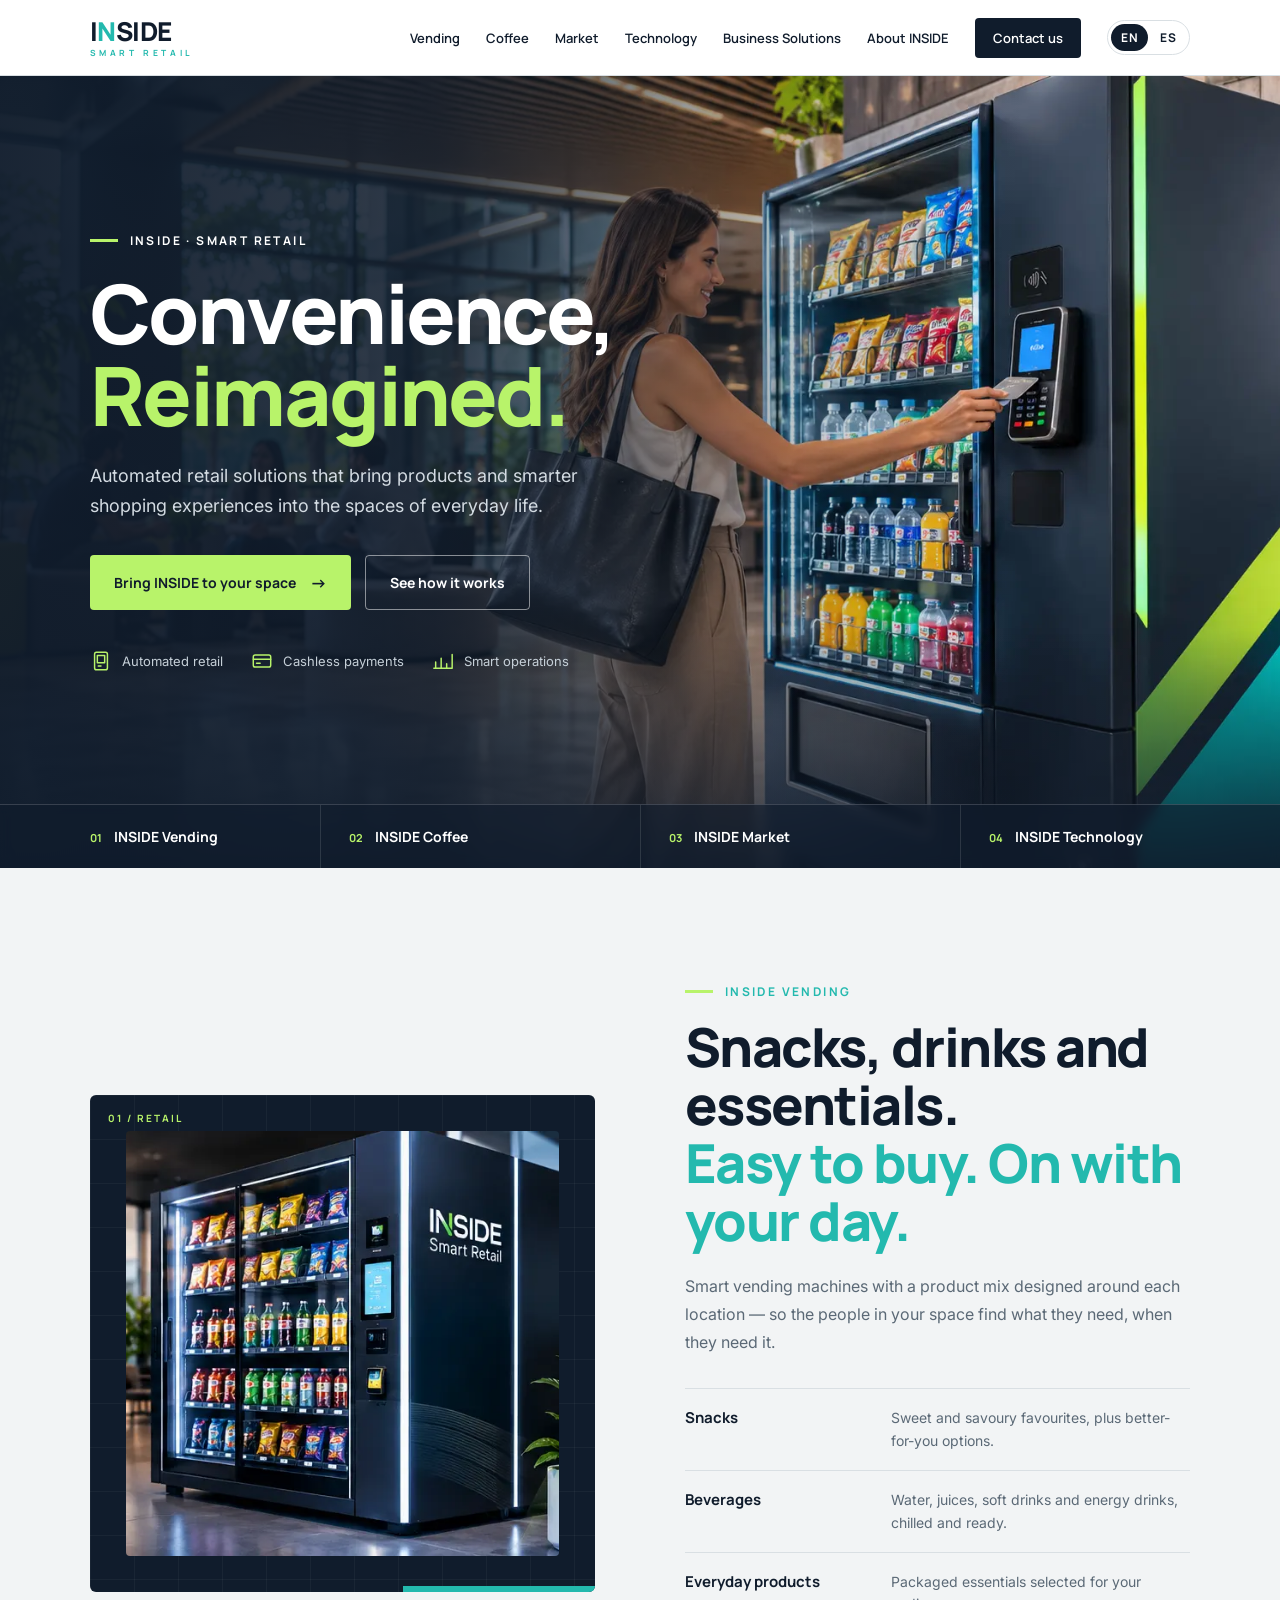
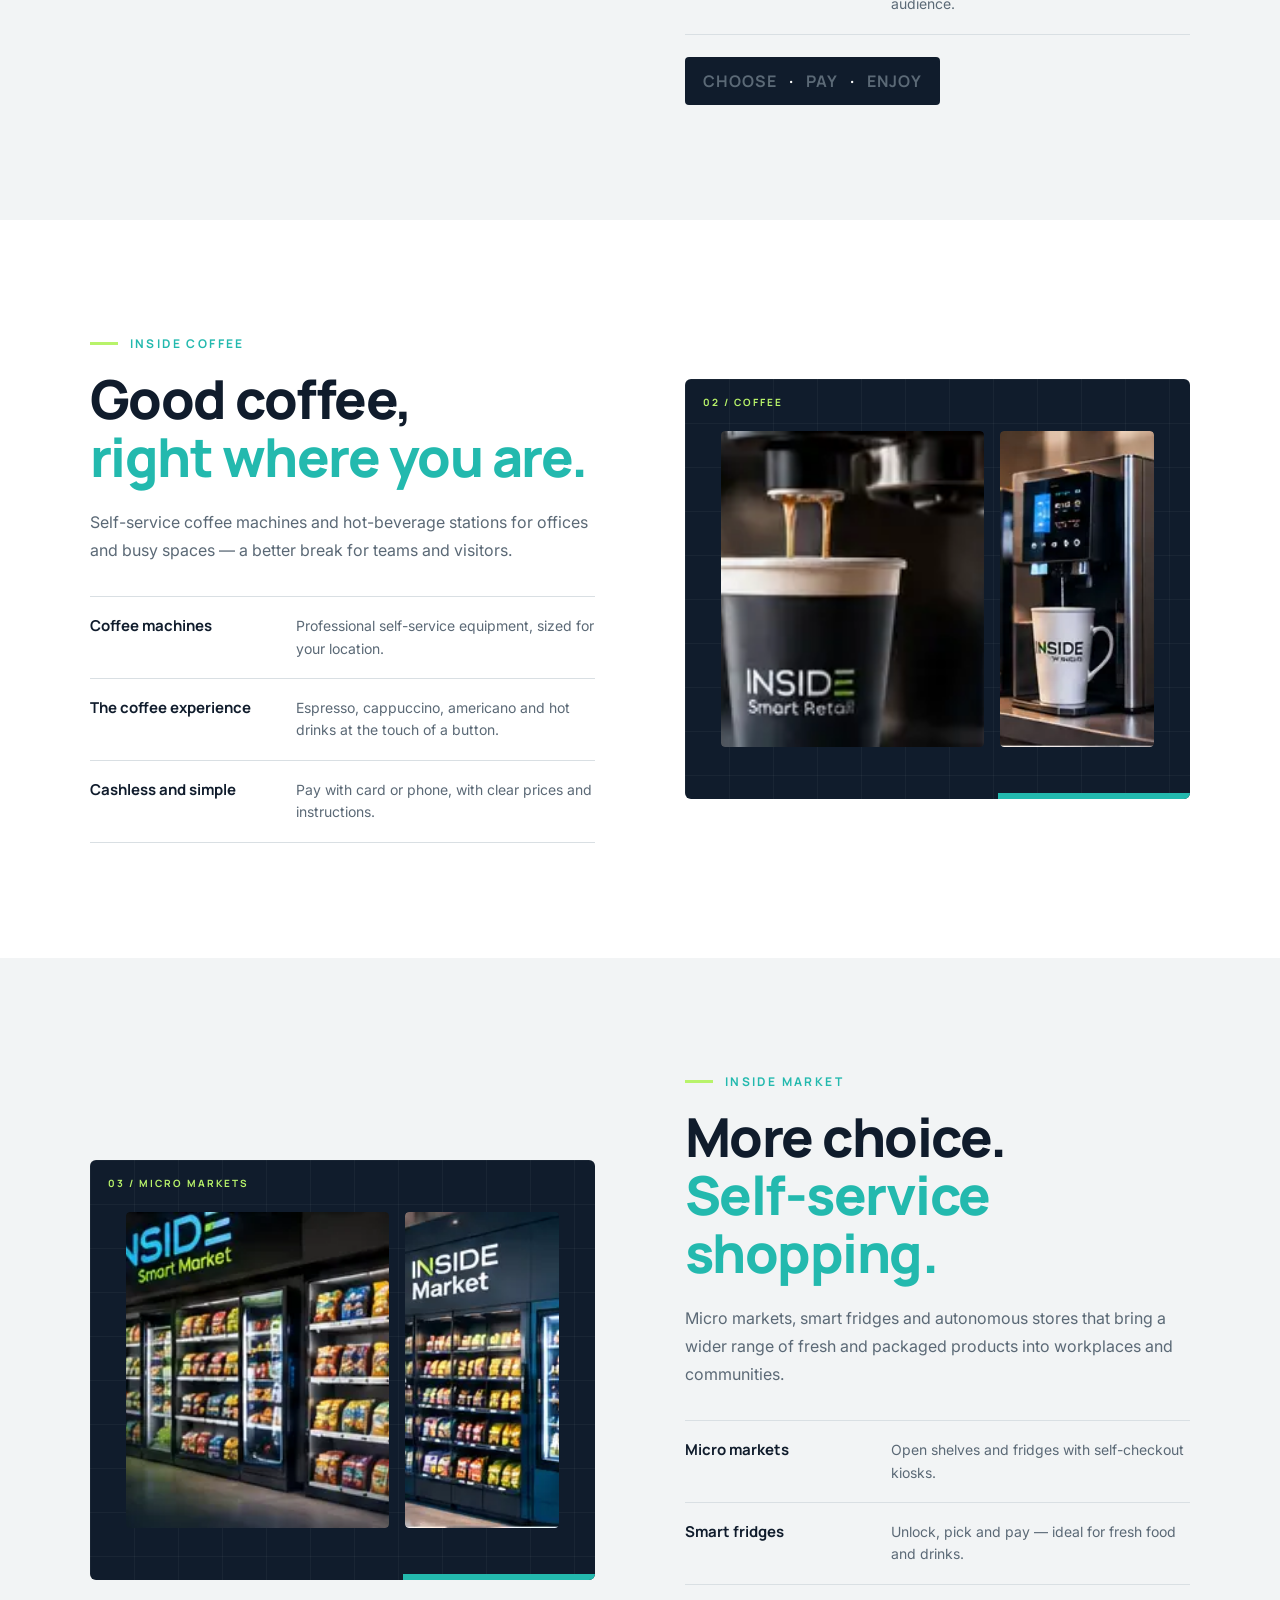
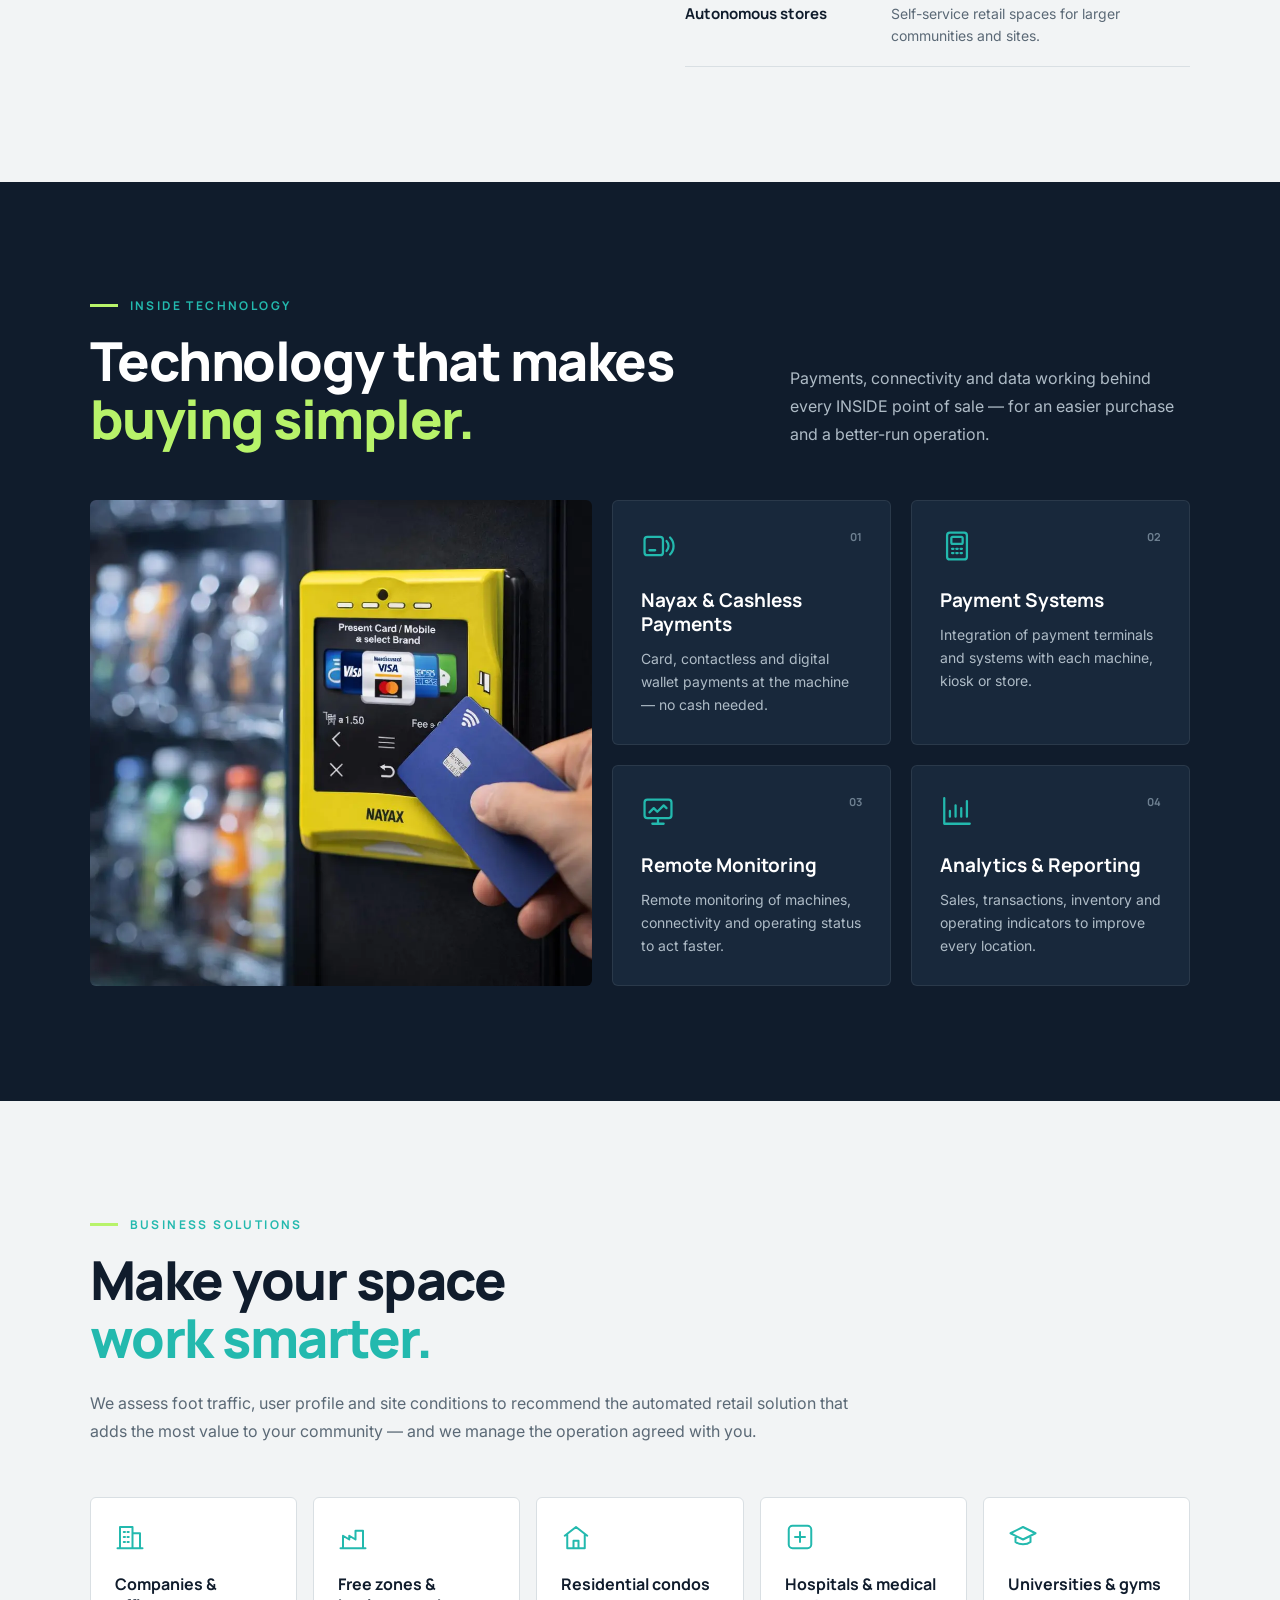
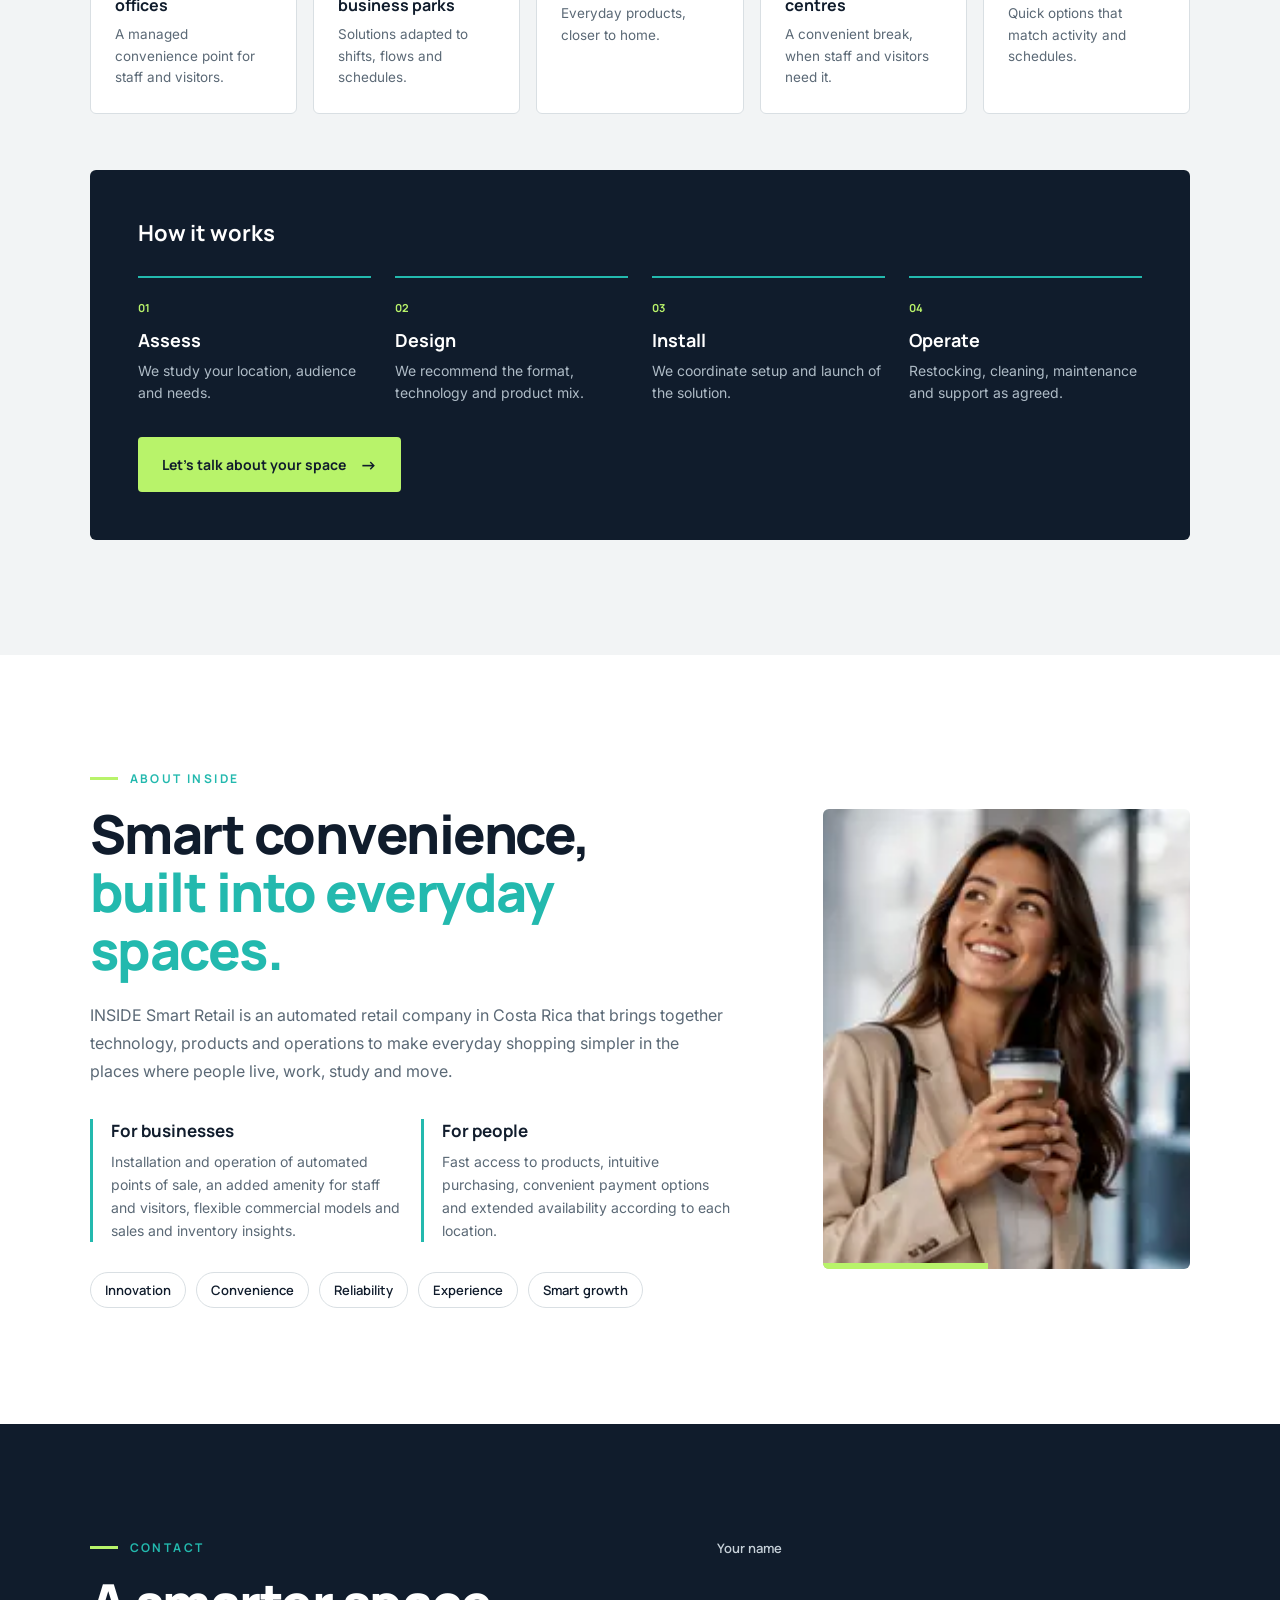
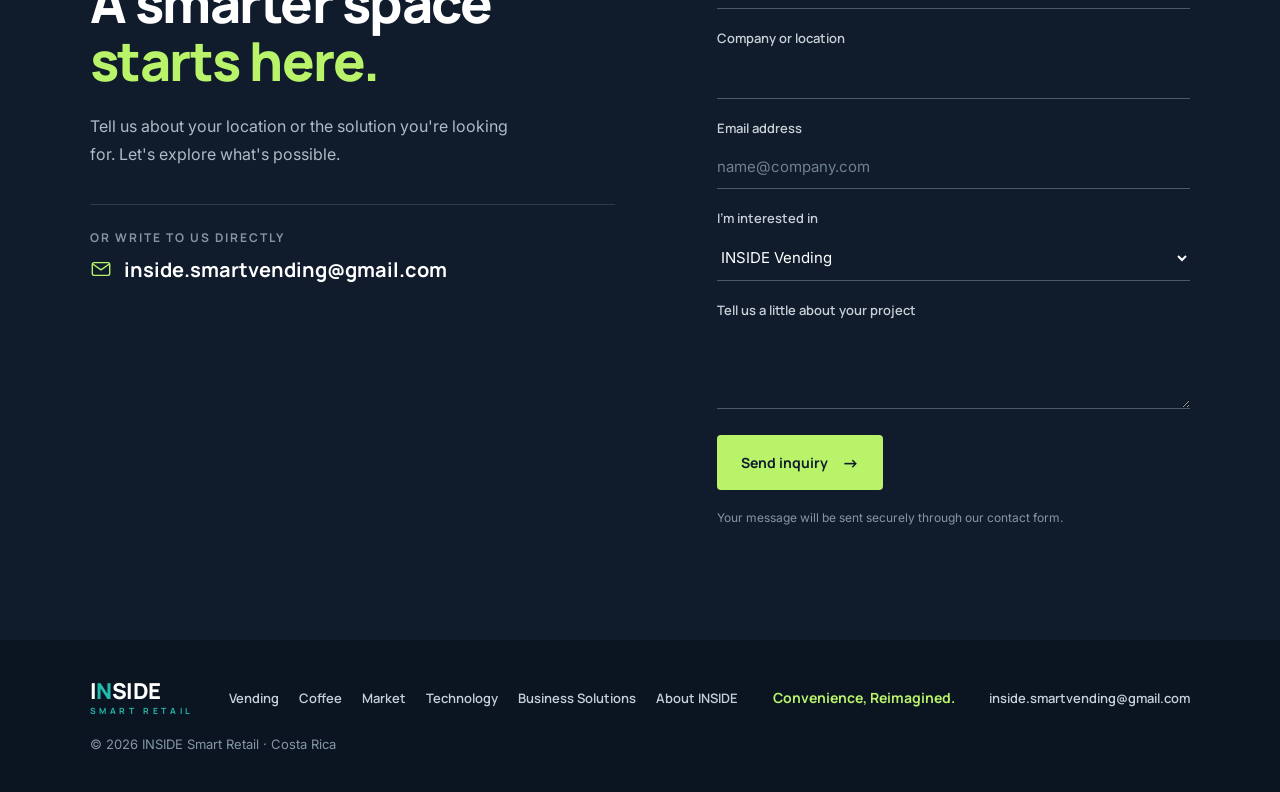
==== commit d3fe0f78: "Add English version of the site and show the contact email address (6afc695e56513c4c473e4a29) Co-Aut" ====
--- a/index.html
+++ b/index.html
@@ -9,6 +9,9 @@
   <meta property="og:title" content="INSIDE Smart Retail | Convenience, Reimagined.">
   <meta property="og:description" content="Smart retail for everyday spaces in Costa Rica.">
   <meta property="og:image" content="/images/hero-inside-vending.webp">
+  <link rel="alternate" hreflang="en" href="https://inside-smart-retail.netlify.app/en/">
+  <link rel="alternate" hreflang="es" href="https://inside-smart-retail.netlify.app/es/">
+  <link rel="alternate" hreflang="x-default" href="https://inside-smart-retail.netlify.app/">
   <link rel="icon" href="/favicon.svg" type="image/svg+xml">
   <link rel="preconnect" href="https://fonts.googleapis.com">
   <link rel="preconnect" href="https://fonts.gstatic.com" crossorigin>
@@ -31,7 +34,10 @@
       <a href="#business" data-i18n="navBusiness">Business Solutions</a>
       <a href="#about" data-i18n="navAbout">About INSIDE</a>
       <a href="#contact" class="nav-cta" data-i18n="navContact">Contact us</a>
-      <button class="lang-switch" type="button" aria-label="Cambiar a español">ES</button>
+      <div class="lang-switch" role="group" aria-label="Language / Idioma">
+        <a href="/en/" hreflang="en" lang="en" data-lang="en" aria-current="true">EN</a>
+        <a href="/es/" hreflang="es" lang="es" data-lang="es">ES</a>
+      </div>
     </nav>
   </header>
 
@@ -209,13 +215,18 @@
         <p class="eyebrow"><span class="bar"></span><span data-i18n="contactEyebrow">Contact</span></p>
         <h2 data-i18n="contactTitle">A smarter space<br><em>starts here.</em></h2>
         <p data-i18n="contactText">Tell us about your location or the solution you're looking for. Let's explore what's possible.</p>
+        <div class="contact-direct">
+          <span data-i18n="contactDirect">Or write to us directly</span>
+          <a href="mailto:inside.smartvending@gmail.com"><svg viewBox="0 0 24 24" aria-hidden="true"><rect x="2.5" y="5" width="19" height="14" rx="2"/><path d="M3 6.5l9 6.5 9-6.5"/></svg>inside.smartvending@gmail.com</a>
+        </div>
       </div>
       <form name="inside-contact" method="POST" action="/success.html" data-netlify="true" netlify-honeypot="bot-field">
         <input type="hidden" name="form-name" value="inside-contact">
+        <input type="hidden" name="language" value="en">
         <p class="hidden"><label>Do not fill this out: <input name="bot-field"></label></p>
         <label><span data-i18n="formName">Your name</span><input name="name" required autocomplete="name"></label>
         <label><span data-i18n="formCompany">Company or location</span><input name="company" autocomplete="organization"></label>
-        <label><span data-i18n="formEmail">Email address</span><input name="email" type="email" required autocomplete="email" placeholder="name@company.com"></label>
+        <label><span data-i18n="formEmail">Email address</span><input name="email" type="email" required autocomplete="email" placeholder="name@company.com" data-i18n-ph="emailPh"></label>
         <label><span data-i18n="formType">I'm interested in</span><select name="interest">
           <option value="Vending">INSIDE Vending</option>
           <option value="Coffee">INSIDE Coffee</option>
@@ -234,6 +245,7 @@
     <a class="brand footer-brand" href="#home"><span class="brand-mark">I<span>N</span>SIDE</span><span class="brand-descriptor">SMART RETAIL</span></a>
     <nav class="footer-nav" aria-label="Footer"><a href="#vending">Vending</a><a href="#coffee">Coffee</a><a href="#market">Market</a><a href="#technology">Technology</a><a href="#business" data-i18n="navBusiness">Business Solutions</a><a href="#about" data-i18n="navAbout">About INSIDE</a></nav>
     <p>Convenience, Reimagined.</p>
+    <a class="footer-email" href="mailto:inside.smartvending@gmail.com">inside.smartvending@gmail.com</a>
     <span>© <span id="year"></span> INSIDE Smart Retail · Costa Rica</span>
   </footer>
   <script src="/script.js"></script>
--- a/styles.css
+++ b/styles.css
@@ -25,7 +25,10 @@
 .nav a:hover{color:var(--teal)}
 .nav-cta{padding:11px 18px;background:var(--midnight);color:#fff!important;border-radius:4px}
 .nav-cta:hover{background:var(--teal)}
-.lang-switch{border:1px solid var(--line);background:#fff;border-radius:20px;padding:7px 12px;font:700 12px var(--display);cursor:pointer;color:var(--midnight)}
+.lang-switch{display:inline-flex;border:1px solid var(--line);background:#fff;border-radius:20px;padding:3px;gap:2px}
+.lang-switch a{padding:5px 10px;border-radius:16px;font:700 12px var(--display);letter-spacing:.5px;color:var(--midnight);text-decoration:none}
+.lang-switch a[aria-current="true"],.nav .lang-switch a[aria-current="true"]:hover{background:var(--midnight);color:#fff}
+.lang-switch a:not([aria-current="true"]):hover{background:var(--cloud)}
 .menu-toggle{display:none;background:none;border:0;color:var(--midnight);font-size:24px;cursor:pointer}
 
 /* Shared */
@@ -133,8 +136,13 @@
 .contact{background:var(--midnight);color:#fff;display:grid;grid-template-columns:1fr .9fr;gap:clamp(40px,8vw,120px);align-items:start}
 .contact h2{color:#fff}
 .contact h2 em{color:var(--lime)}
-.contact>div>p:last-child{max-width:420px;color:#AEBBC6;font-size:16px;line-height:1.75;margin-top:22px}
+.contact>div>p[data-i18n="contactText"]{max-width:420px;color:#AEBBC6;font-size:16px;line-height:1.75;margin-top:22px}
 .contact form{display:grid;gap:20px}
+.contact-direct{margin-top:36px;padding-top:24px;border-top:1px solid #2A3B4E;display:grid;gap:10px}
+.contact-direct span{font:700 12px var(--display);letter-spacing:2px;text-transform:uppercase;color:#8496A6}
+.contact-direct a{display:inline-flex;align-items:center;gap:12px;color:#fff;font:700 clamp(16px,2vw,20px) var(--display);text-decoration:none;word-break:break-all;width:fit-content}
+.contact-direct a:hover{color:var(--lime)}
+.contact-direct svg{width:22px;height:22px;flex:none;fill:none;stroke:var(--lime);stroke-width:1.5;stroke-linecap:round;stroke-linejoin:round}
 .contact label{display:grid;gap:8px;font:600 13px var(--display);color:#C6D0D8}
 .contact input,.contact textarea,.contact select{width:100%;padding:12px 0;background:transparent;border:0;border-bottom:1px solid #4A5A6B;color:#fff;font:15px var(--text);outline:none;border-radius:0}
 .contact select option{color:var(--midnight)}
@@ -149,6 +157,8 @@
 .footer-nav{display:flex;flex-wrap:wrap;gap:20px;font:600 13px var(--display);color:#C6D0D8}
 .footer-nav a:hover{color:var(--lime)}
 footer p{color:var(--lime);font:700 14px var(--display)}
+.footer-email{color:#C6D0D8;font:600 13px var(--display)}
+.footer-email:hover{color:var(--lime)}
 
 /* Responsive */
 @media(max-width:1180px){
